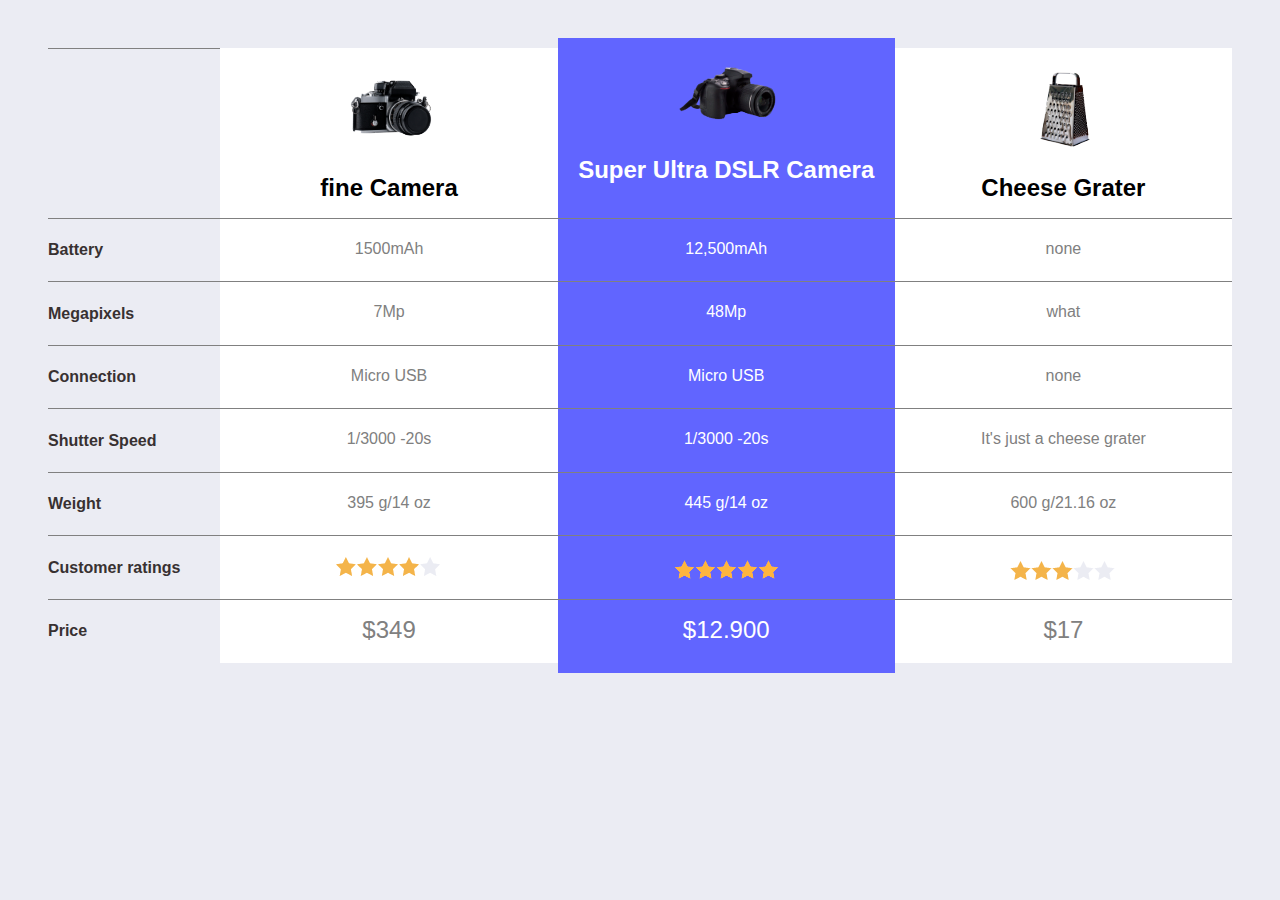
==== index.html @ 91c4101b "edit" ====
<!DOCTYPE html>
<html>

<head>
    <link rel="stylesheet" type="text/css" href="style.css">
</head>

<body>
    <section class="table">
        <section class="container">
<div class="white">  </div>
            <div class="item-1">
                <h4>Battery</h4> </div>
            <div class="item-2">
                <h4>Megapixels</h4> </div>
            <div class="item-3">
                <h4>Connection</h4></div>
            <div class="item-4">
                <h4>Shutter Speed</h4></div>
            <div class="item-5">
                <h4>Weight</h4></div>
            <div class="item-6">
                <h4>Customer ratings</h4></div>
            <div class="item-7">
                <h4>Price</h4></div>

            <div class="item-8 color-white"><img src="img/camera.png">
                <h2> fine Camera</h2></div>
            <div class="item-9 color-white">1500mAh </div>
            <div class="item-10 color-white">7Mp </div>
            <div class="item-11 color-white"> Micro USB</div>
            <div class="item-12 color-white"> 1/3000 -20s </div>
            <div class="item-13 color-white"> 395 g/14 oz </div>
            <div class="item-14 color-white"><img src="img/four_stars.png"> </div>
            <div class="item-15 color-white">$349 </div>

            <div class="item-16 color-blue"><img src="img/camera2.png">
                <h2>Super Ultra DSLR Camera</h2></div>
            <div class="item-17 color-blue">12,500mAh </div>
            <div class="item-18 color-blue">48Mp </div>
            <div class="item-19 color-blue"> Micro USB</div>
            <div class="item-20 color-blue"> 1/3000 -20s </div>
            <div class="item-21 color-blue"> 445 g/14 oz </div>
            <div class="item-22 color-blue"><img src="img/five_stars.png"> </div>
            <div class="item-23 color-blue">$12.900 </div>

            <div class="item-24 color-white"><img src="img/grater.png">
                <h2>  Cheese Grater</h2></div>
            <div class="item-25 color-white">none</div>
            <div class="item-26 color-white">what </div>
            <div class="item-27 color-white"> none</div>
            <div class="item-28 color-white"> It's just a cheese grater </div>
            <div class="item-29 color-white"> 600 g/21.16 oz</div>
            <div class="item-30 color-white"> <img src="img/three_stars.png">
            </div>
            <div class="item-31 color-white">$17 </div>

        </section>
    </section>
</body>

</html>
---- style.css ----
body {
    font-size: 16px;
    background-color: #ebecf3;
    font-family: Neothic, sans-serif;
    line-height: 20px;
}

.table {
    padding: 40px;
}

.container {
    display: grid;
    grid-template-columns: auto 1fr 1fr 1fr;
    grid-template-areas: 
    " .    item8 item16 item24" 
    "item1 item9 item17 item25" 
    "item2 item10 item18 item26" 
    "item3 item11 item19 item27" 
    "item4 item12 item20 item28" 
    "item5 item13 item21 item29" 
    "item6 item14 item22 item30" 
    "item7 item15 item23 item31";
}

.item-1 {
    grid-area: item1;
    padding-right: 40px;
}

.item-2 {
    grid-area: item2;
    padding-right: 40px;
}

.item-3 {
    grid-area: item3;
    padding-right: 40px;
}

.item-4 {
    grid-area: item4;
    padding-right: 40px;
}

.item-5 {
    grid-area: item5;
    padding-right: 40px;
}

.item-6 {
    grid-area: item6;
    padding-right: 40px;
}

.item-7 {
    grid-area: item7;
    padding-right: 40px;
}

.item-8 {
    grid-area: item8;
    color: black !important;
    border: none;
}

.item-9 {
    grid-area: item9;
}

.item-10 {
    grid-area: item10;
}

.item-11 {
    grid-area: item11;
}

.item-12 {
    grid-area: item12;
}

.item-13 {
    grid-area: item13;
}

.item-14 {
    grid-area: item14;
}

.item-15 {
    grid-area: item15;
    font-size: 1.5em;
}

.item-16 {
    grid-area: item16;
    margin-top: -10px;
    border: none;
}

.item-17 {
    grid-area: item17;
}

.item-18 {
    grid-area: item18;
}

.item-19 {
    grid-area: item19;
}

.item-20 {
    grid-area: item20;
}

.item-21 {
    grid-area: item21;
}

.item-22 {
    grid-area: item22;
}

.item-23 {
    grid-area: item23;
    margin-bottom: -10px;
    font-size: 1.5em;
}

.item-24 {
    grid-area: item24;
    color: black !important;
    border: none;
}

.item-25 {
    grid-area: item25;
}

.item-26 {
    grid-area: item26;
}

.item-27 {
    grid-area: item27;
}

.item-28 {
    grid-area: item28;
}

.item-29 {
    grid-area: item29;
}

.item-30 {
    grid-area: item30;
}

.item-31 {
    grid-area: item31;
    font-size: 1.5em;
}

.color-blue {
    background-color: #6165ff;
    text-align: center;
    color: white;
    padding-top: 20px;
}

.color-white {
    background-color: white;
    text-align: center;
    color: gray;
    padding-top: 20px;
}

div {
    border-top: 1px solid grey;
}

h4 {
    color: rgb(56, 49, 49);
} 

@media (max-width: 1200px){
    .container {
        grid-template-columns:  repeat(3, 1fr);
        grid-template-areas: 
        "item8 item16 item24" 
        "item1 item1 item1"
        "item9 item17 item25" 
        "item2 item2 item2 "
        "item10 item18 item26" 
        "item3 item3 item3"
        "item11 item19 item27" 
        "item4 item4 item4" 
        "item12 item20 item28" 
        "item5 item5 item5" 
        "item13 item21 item29" 
        "item6 item6 item6" 
        "item14 item22 item30" 
        "item7 item7 item7" 
        "item15 item23 item31";
    }
    .white { 
       display: block;
        grid-column: 2/3;
        grid-row: 1/16 ;
        background-color: white;
    }
    .color-white {
        background-color: #ebecf3;
        text-align: left;
    }
    div {
        border-top: none;
    }
    .item-1,
    .item-2,
    .item-3,
    .item-4,
    .item-5,
    .item-6,
    .item-7 {
        border-bottom: solid 1px gray;
    }
    .color-blue {
        background-color: white;
        color: gray;
    }

}
@media (max-width: 768px) {
    .white {
        display: none;
    }
    .color-blue {
        background-color: transparent;
    }
    .item-16 {
        color: black;
    }
    .table {
        text-align: center;
    }
    .item-15, .item-23 ,.item-31 {
        color: black;
    }
    .item-1,
    .item-2,
    .item-3,
    .item-4,
    .item-5,
    .item-6,
    .item-7 {
        border-bottom: solid 1px black;
    }
    div {
        text-align: center;
    }
    .color-blue, .color-white {
        text-align: center;
    }
}
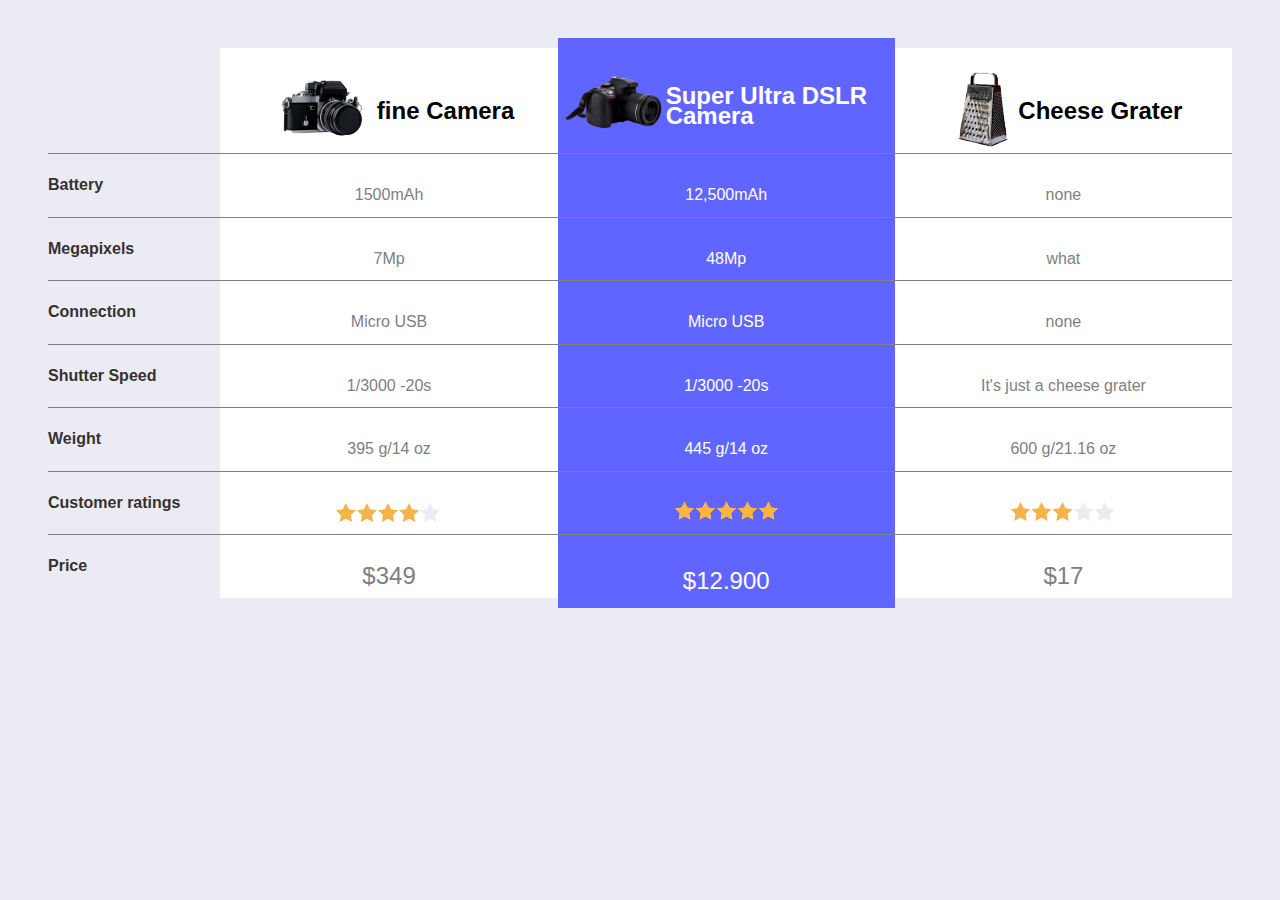
==== commit 32d810ff: "flexElement" ====
--- a/index.html
+++ b/index.html
@@ -9,19 +9,19 @@
     <section class="table">
         <section class="container">
 <div class="white">  </div>
-            <div class="item-1">
+            <div class="item-1 categorii">
                 <h4>Battery</h4> </div>
-            <div class="item-2">
+            <div class="item-2 categorii">
                 <h4>Megapixels</h4> </div>
-            <div class="item-3">
+            <div class="item-3 categorii">
                 <h4>Connection</h4></div>
-            <div class="item-4">
+            <div class="item-4 categorii">
                 <h4>Shutter Speed</h4></div>
-            <div class="item-5">
+            <div class="item-5 categorii">
                 <h4>Weight</h4></div>
-            <div class="item-6">
+            <div class="item-6 categorii">
                 <h4>Customer ratings</h4></div>
-            <div class="item-7">
+            <div class="item-7 categorii">
                 <h4>Price</h4></div>
 
             <div class="item-8 color-white"><img src="img/camera.png">
--- a/style.css
+++ b/style.css
@@ -22,7 +22,15 @@
     "item6 item14 item22 item30" 
     "item7 item15 item23 item31";
 }
-
+.color-blue, .color-white {
+    display: flex;
+    align-items: center;
+    justify-content: center;
+}
+
+.white {
+    border: none;
+}
 .item-1 {
     grid-area: item1;
     padding-right: 40px;
@@ -166,14 +174,14 @@
 
 .color-blue {
     background-color: #6165ff;
-    text-align: center;
+    
     color: white;
     padding-top: 20px;
 }
 
 .color-white {
     background-color: white;
-    text-align: center;
+    
     color: gray;
     padding-top: 20px;
 }
@@ -206,6 +214,7 @@
         "item7 item7 item7" 
         "item15 item23 item31";
     }
+    
     .white { 
        display: block;
         grid-column: 2/3;
@@ -214,7 +223,7 @@
     }
     .color-white {
         background-color: #ebecf3;
-        text-align: left;
+        
     }
     div {
         border-top: none;
@@ -232,6 +241,14 @@
         background-color: white;
         color: gray;
     }
+    
+   
+    
+    .color-blue, .color-white {
+        display: flex;
+        align-items: baseline;
+        justify-content: flex-start;
+    }
 
 }
 @media (max-width: 768px) {
@@ -244,9 +261,8 @@
     .item-16 {
         color: black;
     }
-    .table {
-        text-align: center;
-    }
+    
+    
     .item-15, .item-23 ,.item-31 {
         color: black;
     }
@@ -259,10 +275,10 @@
     .item-7 {
         border-bottom: solid 1px black;
     }
-    div {
-        text-align: center;
-    }
-    .color-blue, .color-white {
-        text-align: center;
-    }
-}+    .color-blue, .color-white, .categorii {
+        display: flex;
+        align-items: stretch;
+        justify-content: center;
+    }
+    
+    }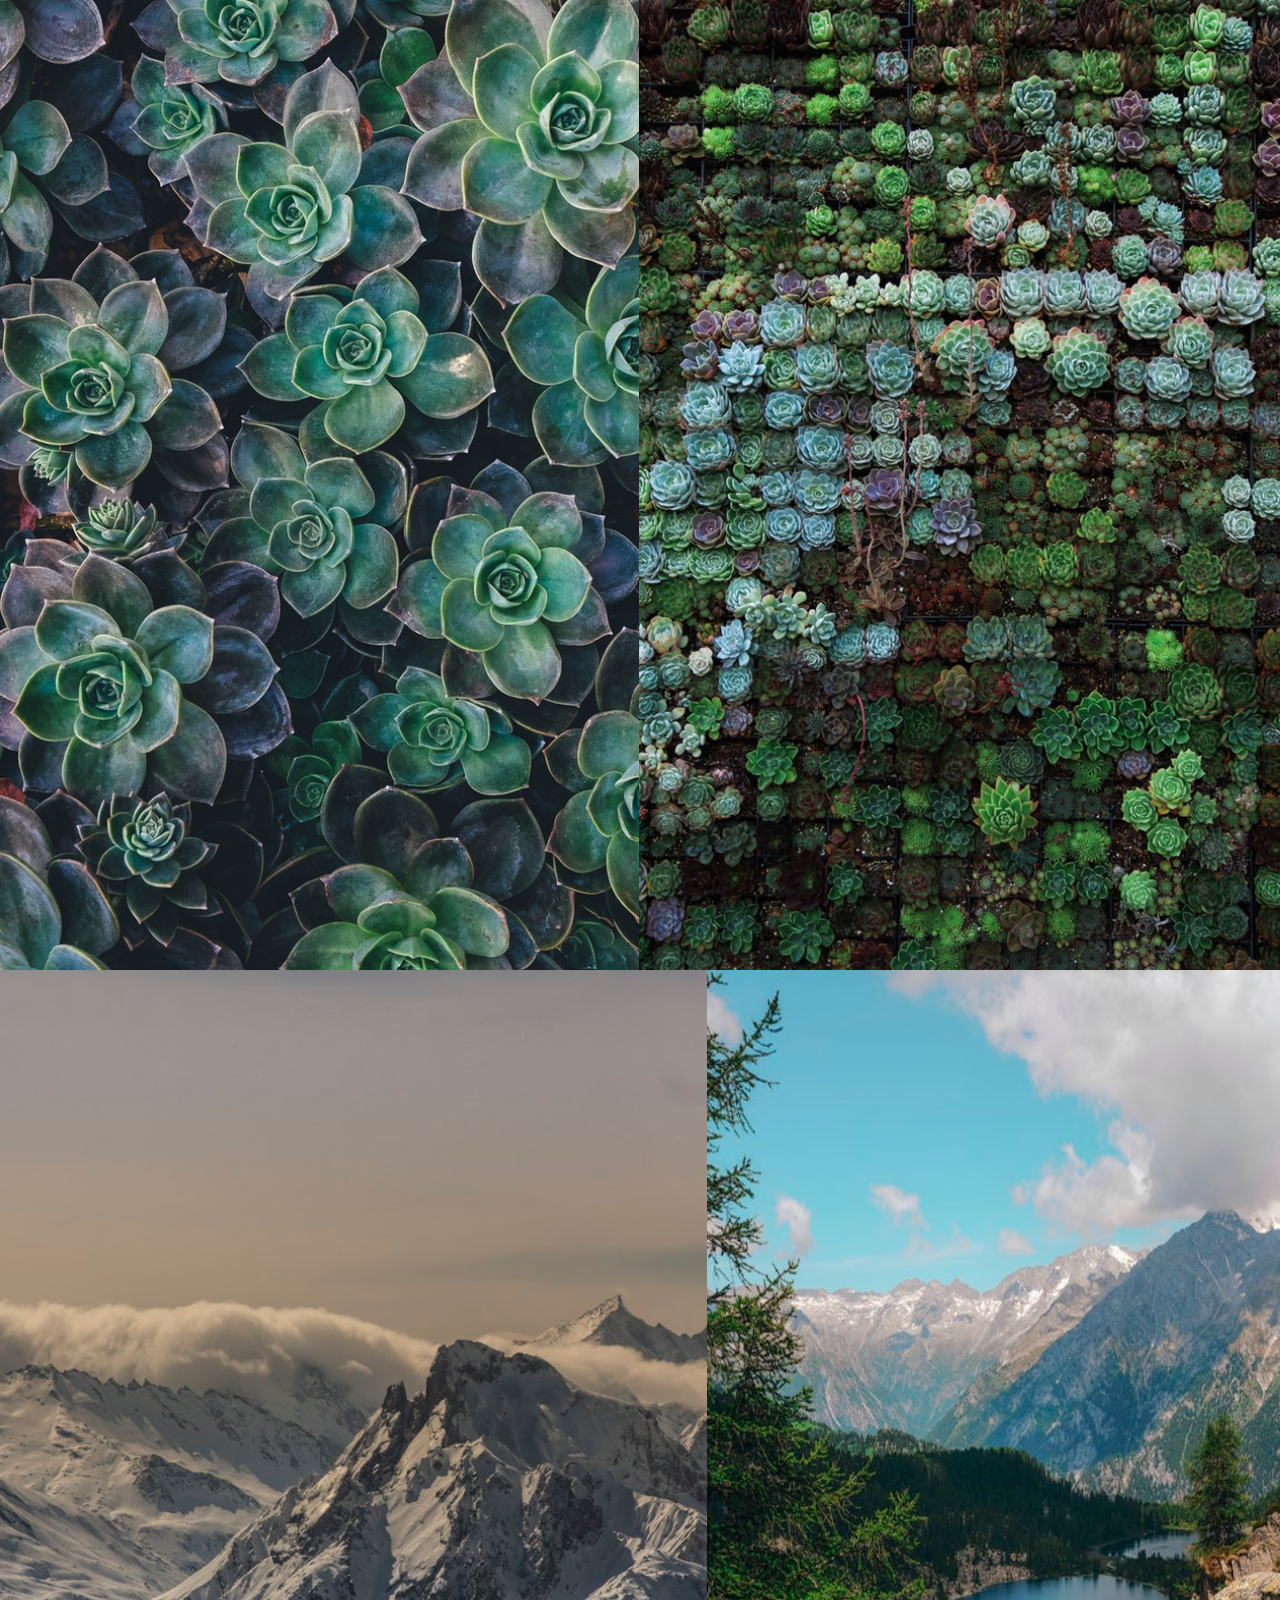
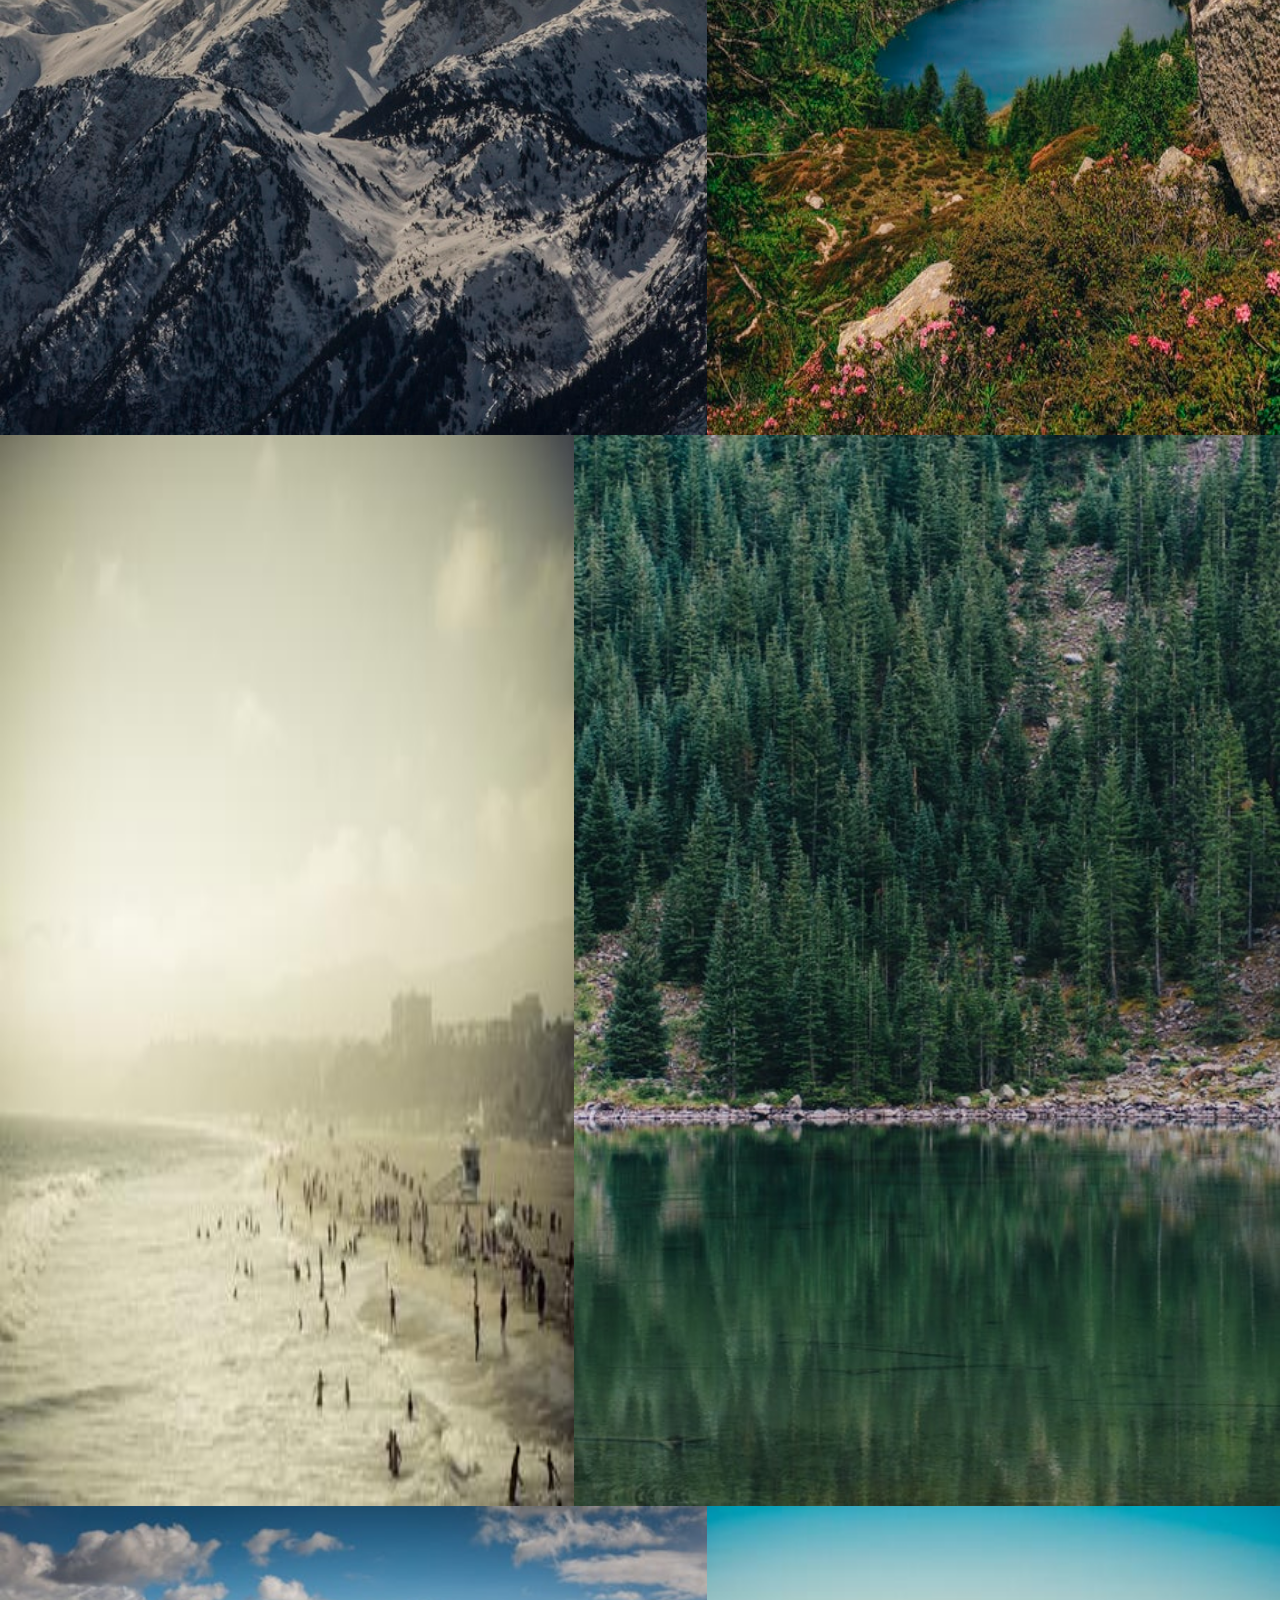
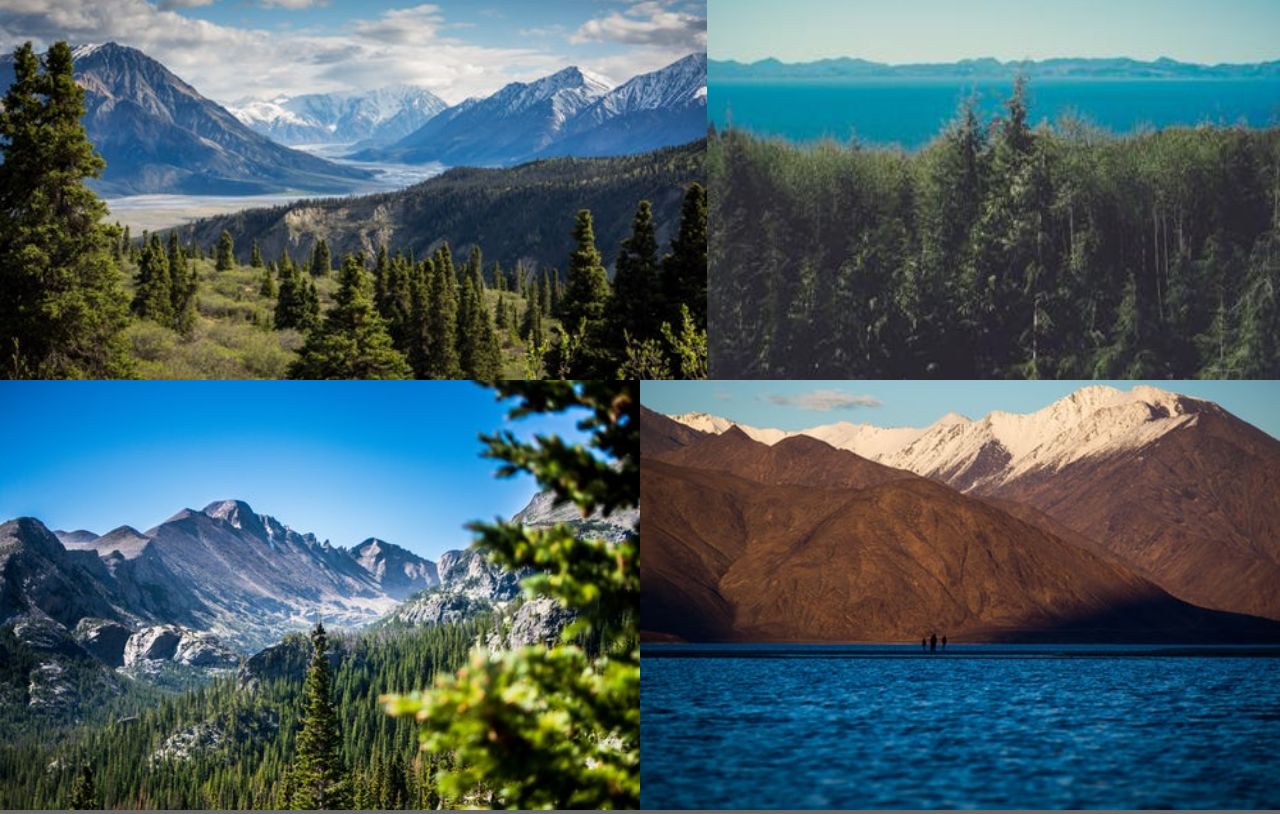
==== commit 9b5f7029: "hometakes" ====
--- a/index.html
+++ b/index.html
@@ -1,62 +1,25 @@
 <!DOCTYPE html>
 <html>
-
 <head>
+    <meta charset='utf-8'>
+    <title>Page Title</title>
     <link rel="stylesheet" type="text/css" href="style.css">
 </head>
+<body>
+    <div > 
+        <ul class="container">
+        <li><img src="annie.jpg" ></li>
+        <li>    <img src="edgar.jpg"></li>
+        <li>     <img src="filip.jpg"></li>
+        <li>      <img src="gottardi.jpg"></li>
+        <li>      <img src="tina.jpg"></li>
+        <li>    <img src="lucas.jpg"></li>
+        <li>     <img src="nature.jpg"></li>
+        <li>      <img src="paul.jpg"></li>
+        <li>      <img src="peter.jpg"></li>
+        <li>     <img src="sayan.jpg"></li>
+        </ul>
+    </div>
 
-<body>
-    <section class="table">
-        <section class="container">
-<div class="white">  </div>
-            <div class="item-1 categorii">
-                <h4>Battery</h4> </div>
-            <div class="item-2 categorii">
-                <h4>Megapixels</h4> </div>
-            <div class="item-3 categorii">
-                <h4>Connection</h4></div>
-            <div class="item-4 categorii">
-                <h4>Shutter Speed</h4></div>
-            <div class="item-5 categorii">
-                <h4>Weight</h4></div>
-            <div class="item-6 categorii">
-                <h4>Customer ratings</h4></div>
-            <div class="item-7 categorii">
-                <h4>Price</h4></div>
-
-            <div class="item-8 color-white"><img src="img/camera.png">
-                <h2> fine Camera</h2></div>
-            <div class="item-9 color-white">1500mAh </div>
-            <div class="item-10 color-white">7Mp </div>
-            <div class="item-11 color-white"> Micro USB</div>
-            <div class="item-12 color-white"> 1/3000 -20s </div>
-            <div class="item-13 color-white"> 395 g/14 oz </div>
-            <div class="item-14 color-white"><img src="img/four_stars.png"> </div>
-            <div class="item-15 color-white">$349 </div>
-
-            <div class="item-16 color-blue"><img src="img/camera2.png">
-                <h2>Super Ultra DSLR Camera</h2></div>
-            <div class="item-17 color-blue">12,500mAh </div>
-            <div class="item-18 color-blue">48Mp </div>
-            <div class="item-19 color-blue"> Micro USB</div>
-            <div class="item-20 color-blue"> 1/3000 -20s </div>
-            <div class="item-21 color-blue"> 445 g/14 oz </div>
-            <div class="item-22 color-blue"><img src="img/five_stars.png"> </div>
-            <div class="item-23 color-blue">$12.900 </div>
-
-            <div class="item-24 color-white"><img src="img/grater.png">
-                <h2>  Cheese Grater</h2></div>
-            <div class="item-25 color-white">none</div>
-            <div class="item-26 color-white">what </div>
-            <div class="item-27 color-white"> none</div>
-            <div class="item-28 color-white"> It's just a cheese grater </div>
-            <div class="item-29 color-white"> 600 g/21.16 oz</div>
-            <div class="item-30 color-white"> <img src="img/three_stars.png">
-            </div>
-            <div class="item-31 color-white">$17 </div>
-
-        </section>
-    </section>
 </body>
-
 </html>--- a/style.css
+++ b/style.css
@@ -1,284 +1,24 @@
-body {
-    font-size: 16px;
-    background-color: #ebecf3;
-    font-family: Neothic, sans-serif;
-    line-height: 20px;
-}
-
-.table {
-    padding: 40px;
-}
-
 .container {
-    display: grid;
-    grid-template-columns: auto 1fr 1fr 1fr;
-    grid-template-areas: 
-    " .    item8 item16 item24" 
-    "item1 item9 item17 item25" 
-    "item2 item10 item18 item26" 
-    "item3 item11 item19 item27" 
-    "item4 item12 item20 item28" 
-    "item5 item13 item21 item29" 
-    "item6 item14 item22 item30" 
-    "item7 item15 item23 item31";
-}
-.color-blue, .color-white {
     display: flex;
-    align-items: center;
-    justify-content: center;
-}
-
-.white {
-    border: none;
-}
-.item-1 {
-    grid-area: item1;
-    padding-right: 40px;
-}
-
-.item-2 {
-    grid-area: item2;
-    padding-right: 40px;
-}
-
-.item-3 {
-    grid-area: item3;
-    padding-right: 40px;
-}
-
-.item-4 {
-    grid-area: item4;
-    padding-right: 40px;
-}
-
-.item-5 {
-    grid-area: item5;
-    padding-right: 40px;
-}
-
-.item-6 {
-    grid-area: item6;
-    padding-right: 40px;
-}
-
-.item-7 {
-    grid-area: item7;
-    padding-right: 40px;
-}
-
-.item-8 {
-    grid-area: item8;
-    color: black !important;
-    border: none;
-}
-
-.item-9 {
-    grid-area: item9;
-}
-
-.item-10 {
-    grid-area: item10;
-}
-
-.item-11 {
-    grid-area: item11;
-}
-
-.item-12 {
-    grid-area: item12;
-}
-
-.item-13 {
-    grid-area: item13;
-}
-
-.item-14 {
-    grid-area: item14;
-}
-
-.item-15 {
-    grid-area: item15;
-    font-size: 1.5em;
-}
-
-.item-16 {
-    grid-area: item16;
-    margin-top: -10px;
-    border: none;
-}
-
-.item-17 {
-    grid-area: item17;
-}
-
-.item-18 {
-    grid-area: item18;
-}
-
-.item-19 {
-    grid-area: item19;
-}
-
-.item-20 {
-    grid-area: item20;
-}
-
-.item-21 {
-    grid-area: item21;
-}
-
-.item-22 {
-    grid-area: item22;
-}
-
-.item-23 {
-    grid-area: item23;
-    margin-bottom: -10px;
-    font-size: 1.5em;
-}
-
-.item-24 {
-    grid-area: item24;
-    color: black !important;
-    border: none;
-}
-
-.item-25 {
-    grid-area: item25;
-}
-
-.item-26 {
-    grid-area: item26;
-}
-
-.item-27 {
-    grid-area: item27;
-}
-
-.item-28 {
-    grid-area: item28;
-}
-
-.item-29 {
-    grid-area: item29;
-}
-
-.item-30 {
-    grid-area: item30;
-}
-
-.item-31 {
-    grid-area: item31;
-    font-size: 1.5em;
-}
-
-.color-blue {
-    background-color: #6165ff;
-    
-    color: white;
-    padding-top: 20px;
-}
-
-.color-white {
-    background-color: white;
-    
-    color: gray;
-    padding-top: 20px;
-}
-
-div {
-    border-top: 1px solid grey;
-}
-
-h4 {
-    color: rgb(56, 49, 49);
-} 
-
-@media (max-width: 1200px){
-    .container {
-        grid-template-columns:  repeat(3, 1fr);
-        grid-template-areas: 
-        "item8 item16 item24" 
-        "item1 item1 item1"
-        "item9 item17 item25" 
-        "item2 item2 item2 "
-        "item10 item18 item26" 
-        "item3 item3 item3"
-        "item11 item19 item27" 
-        "item4 item4 item4" 
-        "item12 item20 item28" 
-        "item5 item5 item5" 
-        "item13 item21 item29" 
-        "item6 item6 item6" 
-        "item14 item22 item30" 
-        "item7 item7 item7" 
-        "item15 item23 item31";
-    }
-    
-    .white { 
-       display: block;
-        grid-column: 2/3;
-        grid-row: 1/16 ;
-        background-color: white;
-    }
-    .color-white {
-        background-color: #ebecf3;
-        
-    }
-    div {
-        border-top: none;
-    }
-    .item-1,
-    .item-2,
-    .item-3,
-    .item-4,
-    .item-5,
-    .item-6,
-    .item-7 {
-        border-bottom: solid 1px gray;
-    }
-    .color-blue {
-        background-color: white;
-        color: gray;
-    }
-    
-   
-    
-    .color-blue, .color-white {
-        display: flex;
-        align-items: baseline;
-        justify-content: flex-start;
-    }
+    flex-wrap: wrap;
 
 }
-@media (max-width: 768px) {
-    .white {
-        display: none;
-    }
-    .color-blue {
-        background-color: transparent;
-    }
-    .item-16 {
-        color: black;
-    }
-    
-    
-    .item-15, .item-23 ,.item-31 {
-        color: black;
-    }
-    .item-1,
-    .item-2,
-    .item-3,
-    .item-4,
-    .item-5,
-    .item-6,
-    .item-7 {
-        border-bottom: solid 1px black;
-    }
-    .color-blue, .color-white, .categorii {
-        display: flex;
-        align-items: stretch;
-        justify-content: center;
-    }
-    
-    }+img {
+    width: 100%;
+    height: 100%;
+    min-width: 0%;
+}
+ul li {
+    list-style-type: none;
+    width:auto;
+    flex-grow: 1;
+
+   
+}
+* {
+    padding: 0px;
+    margin: 0px;
+}
+body {
+    background-color: dimgray;
+}
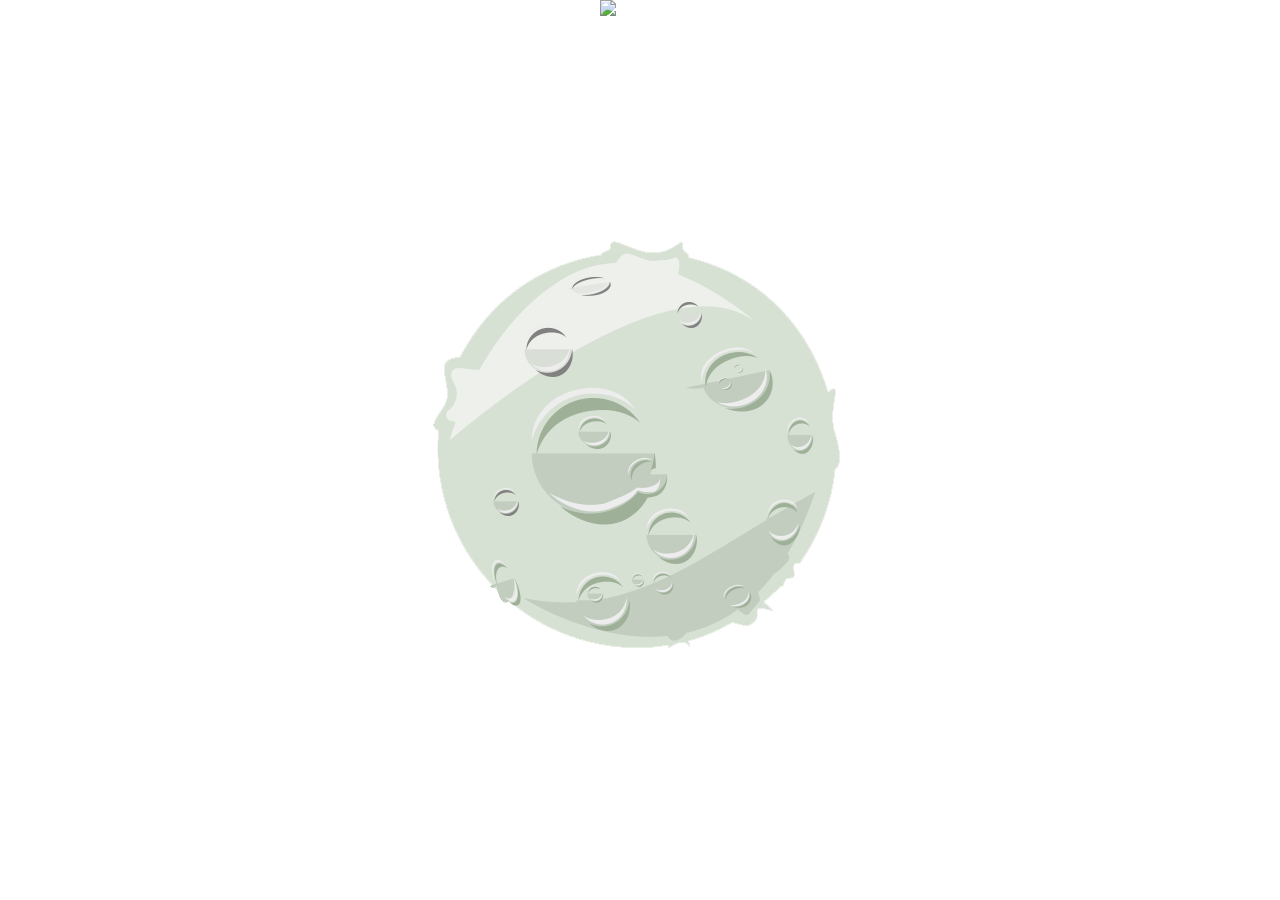
==== commit 1ab33d3d: "add_files" ====
--- a/index.html
+++ b/index.html
@@ -1,25 +1,26 @@
 <!DOCTYPE html>
 <html>
 <head>
-    <meta charset='utf-8'>
-    <title>Page Title</title>
-    <link rel="stylesheet" type="text/css" href="style.css">
+	<title></title>
+	<link rel="stylesheet" type="text/css" href="style.css">
 </head>
 <body>
-    <div > 
-        <ul class="container">
-        <li><img src="annie.jpg" ></li>
-        <li>    <img src="edgar.jpg"></li>
-        <li>     <img src="filip.jpg"></li>
-        <li>      <img src="gottardi.jpg"></li>
-        <li>      <img src="tina.jpg"></li>
-        <li>    <img src="lucas.jpg"></li>
-        <li>     <img src="nature.jpg"></li>
-        <li>      <img src="paul.jpg"></li>
-        <li>      <img src="peter.jpg"></li>
-        <li>     <img src="sayan.jpg"></li>
-        </ul>
-    </div>
+	<div class="luna">
+		<img src="luna.png">
+	    
+	    <div class="nlo">
+		    
+		    <img src="https://i.imgur.com/7ovKJVk.png" class="one">
+		    <img src="https://i.imgur.com/7ovKJVk.png)" class="two">
+		    <img src="https://i.imgur.com/7ovKJVk.png)" class="three">
+		    <img src="https://i.imgur.com/7ovKJVk.png)" class="four">
+		    <img src="https://i.imgur.com/7ovKJVk.png)" class="five">
+		    <img src="https://i.imgur.com/7ovKJVk.png)" class="six">
+		    <img src="https://i.imgur.com/7ovKJVk.png)" class="seven"> 
+		    <img src="https://i.imgur.com/7ovKJVk.png)" class="eight">
+</div>
+
+</div>
 
 </body>
 </html>--- a/style.css
+++ b/style.css
@@ -1,24 +1,69 @@
-.container {
-    display: flex;
-    flex-wrap: wrap;
+body { 
+	background-image: url(https://i.imgur.com/rsvgdbm.png);
+	background-repeat: repeat;
+}
+
+.luna > img {
+	bottom: 0;
+	left: 0;
+	right: 0;
+	top: 0;
+	position: absolute;
+	margin: auto;
+}
+
+.nlo img { bottom: 0;
+	left: 0;
+	right: 0;
+	top: 0;
+	position: absolute;
+	margin: auto;
+	width: 80px;
+}
+
+.one:hover {
+	transition: translate(50px, -500px;)
+}
+
+.luna:hover .one{
+transition-delay:  0.1s;
+transition-duration: 4s;
+right: 750px;
+top: -750px;
+}
+
+.luna:hover .two{transition-duration: 4s;
+transition-delay:  0.15s;
+
+top: -750px;
+}
+
+.luna:hover .three{transition-duration: 4s;
+transition-delay:  0.2s;
+top: -750px;
+left: 750px;
+}
+.luna:hover .four{transition-duration: 4s;
+transition-delay: 0.25s;
+left: 750px;
 
 }
-img {
-    width: 100%;
-    height: 100%;
-    min-width: 0%;
+.luna:hover .five{transition-duration: 4s;
+transition-delay: 0.3s;
+top: 750px;
+left: 750px;
 }
-ul li {
-    list-style-type: none;
-    width:auto;
-    flex-grow: 1;
+.luna:hover .six{transition-duration: 4s;
+transition-delay: 0.35s;
+top:750px;
+}
+.luna:hover .seven{transition-duration: 4s;
+transition-delay: 0.4s;
+top: 750px;
+right:  750px;
+}
+.luna:hover .eight{transition-duration: 4s;
+transition-delay: 0.45s;
+right:  750px;
+}
 
-   
-}
-* {
-    padding: 0px;
-    margin: 0px;
-}
-body {
-    background-color: dimgray;
-}
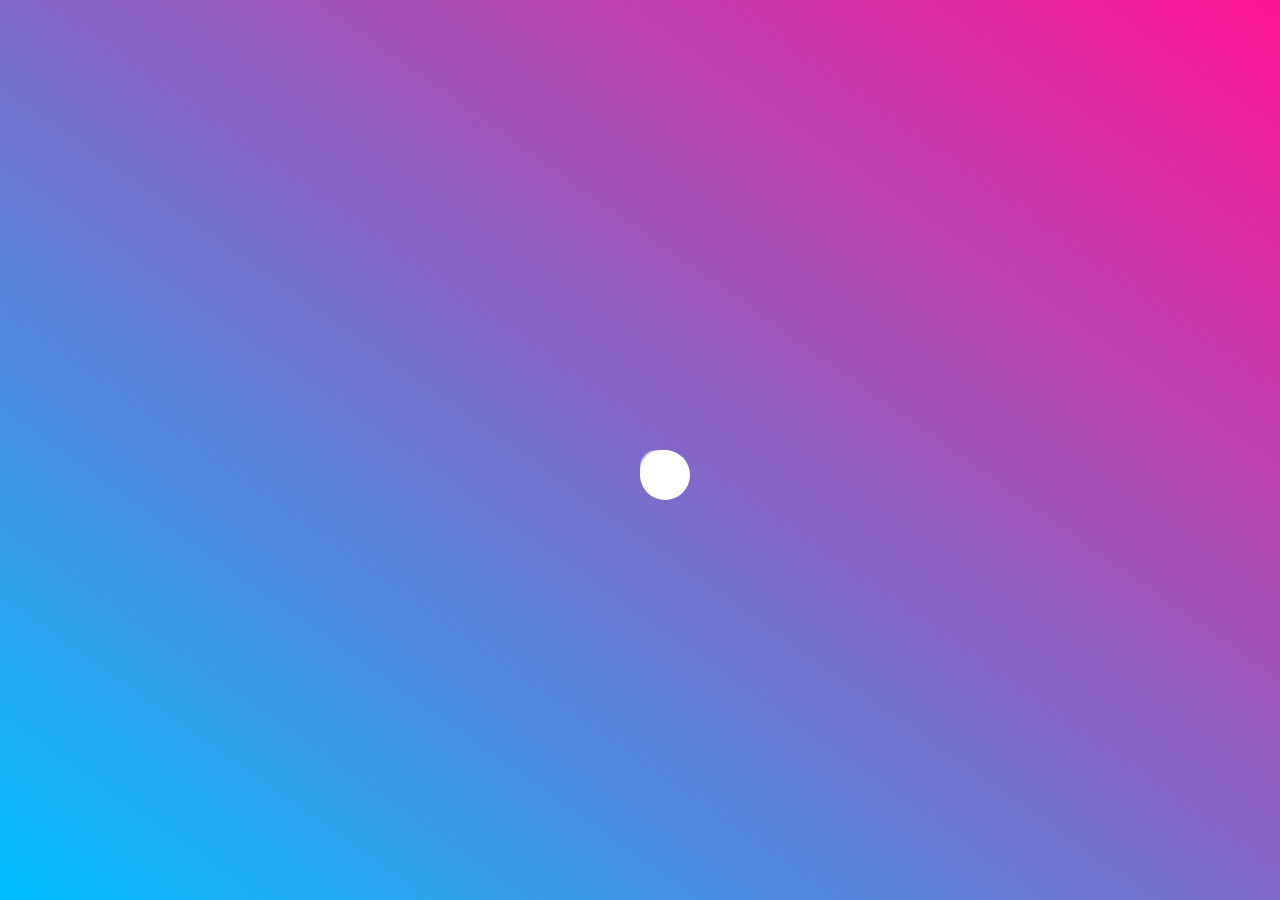
==== commit 72bb2e60: "animation" ====
--- a/index.html
+++ b/index.html
@@ -1,26 +1,19 @@
 <!DOCTYPE html>
-<html>
+<html lang="en">
+
 <head>
-	<title></title>
-	<link rel="stylesheet" type="text/css" href="style.css">
+    <meta charset="UTF-8">
+    <title>Page Title</title>
+    <link rel="stylesheet" href="style.css">
 </head>
+
 <body>
-	<div class="luna">
-		<img src="luna.png">
-	    
-	    <div class="nlo">
-		    
-		    <img src="https://i.imgur.com/7ovKJVk.png" class="one">
-		    <img src="https://i.imgur.com/7ovKJVk.png)" class="two">
-		    <img src="https://i.imgur.com/7ovKJVk.png)" class="three">
-		    <img src="https://i.imgur.com/7ovKJVk.png)" class="four">
-		    <img src="https://i.imgur.com/7ovKJVk.png)" class="five">
-		    <img src="https://i.imgur.com/7ovKJVk.png)" class="six">
-		    <img src="https://i.imgur.com/7ovKJVk.png)" class="seven"> 
-		    <img src="https://i.imgur.com/7ovKJVk.png)" class="eight">
-</div>
-
-</div>
-
-</body>
-</html>+ <div class="container">
+        <div class="circle">
+            <div class=" circle1"></div>
+            <div class=" circle2"></div>
+            <div class=" circle3"></div>
+            <div class=" circle4"></div>
+            <div class=" circle5"></div>
+        </div>
+    </div>--- a/style.css
+++ b/style.css
@@ -1,69 +1,236 @@
-body { 
-	background-image: url(https://i.imgur.com/rsvgdbm.png);
-	background-repeat: repeat;
-}
-
-.luna > img {
-	bottom: 0;
-	left: 0;
-	right: 0;
-	top: 0;
-	position: absolute;
-	margin: auto;
-}
-
-.nlo img { bottom: 0;
-	left: 0;
-	right: 0;
-	top: 0;
-	position: absolute;
-	margin: auto;
-	width: 80px;
-}
-
-.one:hover {
-	transition: translate(50px, -500px;)
-}
-
-.luna:hover .one{
-transition-delay:  0.1s;
-transition-duration: 4s;
-right: 750px;
-top: -750px;
-}
-
-.luna:hover .two{transition-duration: 4s;
-transition-delay:  0.15s;
-
-top: -750px;
-}
-
-.luna:hover .three{transition-duration: 4s;
-transition-delay:  0.2s;
-top: -750px;
-left: 750px;
-}
-.luna:hover .four{transition-duration: 4s;
-transition-delay: 0.25s;
-left: 750px;
-
-}
-.luna:hover .five{transition-duration: 4s;
-transition-delay: 0.3s;
-top: 750px;
-left: 750px;
-}
-.luna:hover .six{transition-duration: 4s;
-transition-delay: 0.35s;
-top:750px;
-}
-.luna:hover .seven{transition-duration: 4s;
-transition-delay: 0.4s;
-top: 750px;
-right:  750px;
-}
-.luna:hover .eight{transition-duration: 4s;
-transition-delay: 0.45s;
-right:  750px;
-}
-
+.container {
+    background-image: linear-gradient(to bottom left, deeppink, deepskyblue);
+    background-repeat: no-repeat;
+    width: 100vw;
+    height: 100vh;
+   
+}
+* {
+     margin: 0;
+}
+
+.circle {
+    position: absolute;
+    top: 50%;
+    left: 50%;
+}
+
+.circle>* { 
+    background-color: white;
+    border-radius: 50%;
+    position: absolute;
+    animation: move 2s infinite linear;
+}
+
+.circle1 {
+    width: 50px;
+    height: 50px;
+    opacity: 1;
+    animation-delay: 0.1s;
+    
+
+}
+
+.circle2 {
+    width: 45px;
+    height: 45px;
+    opacity: 0.8;
+    animation-delay: 0.2s;
+
+}
+
+.circle3 {
+    width: 40px;
+    height: 40px;
+    opacity: 0.6;
+    animation-delay: 0.3s;
+
+}
+
+.circle4 {
+    width: 35px;
+    height: 35px;
+    opacity: 0.4;
+    animation-delay: 0.4s;
+
+}
+
+.circle5 {
+    width: 30px;
+    height: 30px;
+    opacity: 0.2;
+    animation-delay: 0.5s;
+
+}
+
+@keyframes move {
+    0% {
+        transform: translate(0, 0)
+    }
+
+    2% {
+        transform: translate(20px, 10px)
+    }
+
+    4% {
+        transform: translate(40px, 20px)
+    }
+
+    6% {
+        transform: translate(60px, 30px)
+    }
+
+    8% {
+        transform: translate(80px, 40px)
+    }
+
+    10% {
+        transform: translate(100px, 50px)
+    }
+
+    12% {
+        transform: translate(120px, 40px)
+    }
+
+    14% {
+        transform: translate(140px, 20px)
+    }
+
+    18% {
+        transform: translate(160px, 20px)
+    }
+
+    22% {
+        transform: translate(180px, 10px)
+    }
+
+    24% {
+        transform: translate(180px, 0px)
+    }
+    25% {
+        transform: translate(180px, -10px)
+    }
+
+    26% {
+        transform: translate(180px, -20px)
+    }
+
+    28% {
+        transform: translate(160px, -20px)
+    }
+
+    32% {
+        transform: translate(140px, -30px)
+    }
+
+    35% {
+        transform: translate(120px, -40px)
+    }
+
+    38% {
+        transform: translate(100px, -50px)
+    }
+
+    42% {
+        transform: translate(80px, -40px)
+    }
+
+    44% {
+        transform: translate(60px, -20px)
+    }
+
+    46% {
+        transform: translate(40px, -10px)
+    }
+
+    48% {
+        transform: translate(20px, -0px)
+    }
+
+    50% {
+        transform: translate(0, 0)
+    }
+
+
+    54% {
+        transform: translate(-20px, 0px)
+    }
+
+    56% {
+        transform: translate(-40px, 10px)
+    }
+
+    58% {
+        transform: translate(-60px, 20px)
+    }
+
+    60% {
+        transform: translate(-80px, 40px)
+    }
+
+    63% {
+        transform: translate(-100px, 50px)
+    }
+
+    66% {
+        transform: translate(-120px, 40px)
+    }
+
+    68% {
+        transform: translate(-140px, 30px)
+    }
+
+    72% {
+        transform: translate(-160px, 20px)
+    }
+
+    74% {
+        transform: translate(-180px, 20px)
+    }
+
+    76% {
+        transform: translate(-180px, 0px)
+    }
+
+    78% {
+        transform: translate(-180px, -20px)
+    }
+
+    80% {
+        transform: translate(-160px, -20px)
+    }
+
+    82% {
+        transform: translate(-140px, -30px)
+    }
+
+    85% {
+        transform: translate(-120px, -40px)
+    }
+
+    90% {
+        transform: translate(-100px, -50px)
+    }
+
+    92% {
+        transform: translate(-80px, -40px)
+    }
+
+    94% {
+        transform: translate(-40px, -30px)
+    }
+
+    96% {
+        transform: translate(-20px, -20px)
+    }
+
+    98% {
+        transform: translate(-0px, -10px)
+    }
+
+    100% {
+        transform: translate(0, 0)
+    }
+
+
+}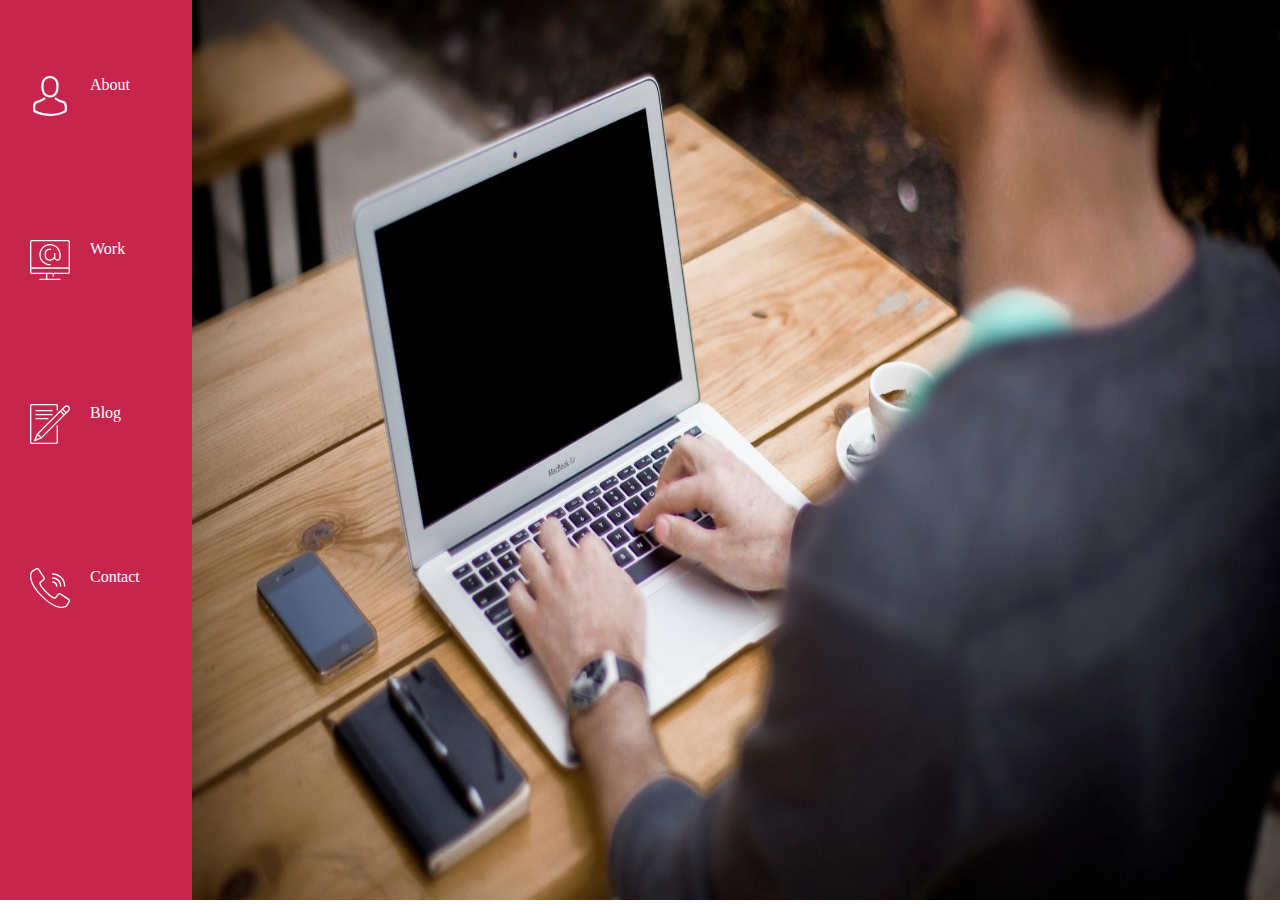
==== commit 1bed45ff: "add_files" ====
--- a/index.html
+++ b/index.html
@@ -1,19 +1,256 @@
 <!DOCTYPE html>
 <html lang="en">
-
 <head>
-    <meta charset="UTF-8">
-    <title>Page Title</title>
-    <link rel="stylesheet" href="style.css">
+	<meta charset="UTF-8">
+	<link rel="stylesheet" type="text/css" href="style.css">
+	<title>Navbar</title>
 </head>
-
 <body>
- <div class="container">
-        <div class="circle">
-            <div class=" circle1"></div>
-            <div class=" circle2"></div>
-            <div class=" circle3"></div>
-            <div class=" circle4"></div>
-            <div class=" circle5"></div>
-        </div>
-    </div>+<header class="navbar-menu">
+	<nav>
+		<ul>
+			<li><a href="#">
+				<?xml version="1.0" encoding="iso-8859-1"?>
+				<!-- Generator: Adobe Illustrator 19.1.0, SVG Export Plug-In . SVG Version: 6.00 Build 0)  -->
+				<svg version="1.1" id="Capa_1" xmlns="http://www.w3.org/2000/svg" xmlns:xlink="http://www.w3.org/1999/xlink" x="0px" y="0px"
+					 viewBox="0 0 482.9 482.9" style="enable-background:new 0 0 482.9 482.9;" xml:space="preserve">
+<g>
+	<g>
+		<path d="M239.7,260.2c0.5,0,1,0,1.6,0c0.2,0,0.4,0,0.6,0c0.3,0,0.7,0,1,0c29.3-0.5,53-10.8,70.5-30.5
+			c38.5-43.4,32.1-117.8,31.4-124.9c-2.5-53.3-27.7-78.8-48.5-90.7C280.8,5.2,262.7,0.4,242.5,0h-0.7c-0.1,0-0.3,0-0.4,0h-0.6
+			c-11.1,0-32.9,1.8-53.8,13.7c-21,11.9-46.6,37.4-49.1,91.1c-0.7,7.1-7.1,81.5,31.4,124.9C186.7,249.4,210.4,259.7,239.7,260.2z
+			 M164.6,107.3c0-0.3,0.1-0.6,0.1-0.8c3.3-71.7,54.2-79.4,76-79.4h0.4c0.2,0,0.5,0,0.8,0c27,0.6,72.9,11.6,76,79.4
+			c0,0.3,0,0.6,0.1,0.8c0.1,0.7,7.1,68.7-24.7,104.5c-12.6,14.2-29.4,21.2-51.5,21.4c-0.2,0-0.3,0-0.5,0l0,0c-0.2,0-0.3,0-0.5,0
+			c-22-0.2-38.9-7.2-51.4-21.4C157.7,176.2,164.5,107.9,164.6,107.3z"/>
+		<path d="M446.8,383.6c0-0.1,0-0.2,0-0.3c0-0.8-0.1-1.6-0.1-2.5c-0.6-19.8-1.9-66.1-45.3-80.9c-0.3-0.1-0.7-0.2-1-0.3
+			c-45.1-11.5-82.6-37.5-83-37.8c-6.1-4.3-14.5-2.8-18.8,3.3c-4.3,6.1-2.8,14.5,3.3,18.8c1.7,1.2,41.5,28.9,91.3,41.7
+			c23.3,8.3,25.9,33.2,26.6,56c0,0.9,0,1.7,0.1,2.5c0.1,9-0.5,22.9-2.1,30.9c-16.2,9.2-79.7,41-176.3,41
+			c-96.2,0-160.1-31.9-176.4-41.1c-1.6-8-2.3-21.9-2.1-30.9c0-0.8,0.1-1.6,0.1-2.5c0.7-22.8,3.3-47.7,26.6-56
+			c49.8-12.8,89.6-40.6,91.3-41.7c6.1-4.3,7.6-12.7,3.3-18.8c-4.3-6.1-12.7-7.6-18.8-3.3c-0.4,0.3-37.7,26.3-83,37.8
+			c-0.4,0.1-0.7,0.2-1,0.3c-43.4,14.9-44.7,61.2-45.3,80.9c0,0.9,0,1.7-0.1,2.5c0,0.1,0,0.2,0,0.3c-0.1,5.2-0.2,31.9,5.1,45.3
+			c1,2.6,2.8,4.8,5.2,6.3c3,2,74.9,47.8,195.2,47.8s192.2-45.9,195.2-47.8c2.3-1.5,4.2-3.7,5.2-6.3
+			C447,415.5,446.9,388.8,446.8,383.6z"/>
+	</g>
+</g>
+					<g>
+</g>
+					<g>
+</g>
+					<g>
+</g>
+					<g>
+</g>
+					<g>
+</g>
+					<g>
+</g>
+					<g>
+</g>
+					<g>
+</g>
+					<g>
+</g>
+					<g>
+</g>
+					<g>
+</g>
+					<g>
+</g>
+					<g>
+</g>
+					<g>
+</g>
+					<g>
+</g>
+				</svg><span>About</span></a></li>
+			<li><a href="#">
+				<?xml version="1.0" encoding="iso-8859-1"?>
+				<!-- Generator: Adobe Illustrator 19.0.0, SVG Export Plug-In . SVG Version: 6.00 Build 0)  -->
+				<svg version="1.1" id="Capa_1" xmlns="http://www.w3.org/2000/svg" xmlns:xlink="http://www.w3.org/1999/xlink" x="0px" y="0px"
+					 viewBox="0 0 512 512" style="enable-background:new 0 0 512 512;" xml:space="preserve">
+<g>
+	<g>
+		<g>
+			<path d="M486.4,0H25.6C11.461,0,0,11.461,0,25.6v384c0,14.138,11.461,25.6,25.6,25.6h179.2v59.733H128
+				c-4.713,0-8.533,3.82-8.533,8.533S123.287,512,128,512h256c4.713,0,8.533-3.82,8.533-8.533s-3.82-8.533-8.533-8.533H221.867
+				V435.2h68.267v25.6c0,4.713,3.82,8.533,8.533,8.533s8.533-3.82,8.533-8.533v-25.6h179.2c14.138,0,25.6-11.461,25.6-25.6v-384
+				C512,11.461,500.539,0,486.4,0z M494.933,409.6c0,4.713-3.82,8.533-8.533,8.533H25.6c-4.713,0-8.533-3.82-8.533-8.533v-42.667
+				h477.867V409.6z M494.933,349.867H17.067V25.6c0-4.713,3.82-8.533,8.533-8.533h460.8c4.713,0,8.533,3.82,8.533,8.533V349.867z"/>
+			<path d="M248.297,51.517c-73.779,4.145-130.858,66.255-128.772,140.12c2.086,73.866,62.581,132.655,136.476,132.629
+				c4.713,0,8.533-3.82,8.533-8.533s-3.82-8.533-8.533-8.533c-65.98,0-119.467-53.487-119.467-119.467S190.02,68.267,256,68.267
+				s119.467,53.487,119.467,119.467v34.671c0,14.138-11.461,25.6-25.6,25.6s-25.6-11.461-25.6-25.6v-51.738
+				c0-4.713-3.82-8.533-8.533-8.533s-8.533,3.82-8.533,8.533V204.8c-0.028,23.552-19.114,42.638-42.667,42.667h-17.067
+				c-23.552-0.028-42.638-19.114-42.667-42.667v-34.133c0.028-23.552,19.114-42.638,42.667-42.667h17.067
+				c4.713,0,8.533-3.82,8.533-8.533s-3.821-8.533-8.533-8.533h-17.067c-32.974,0.038-59.696,26.759-59.733,59.733V204.8
+				c0.038,32.974,26.759,59.696,59.733,59.733h17.067c18.553-0.014,36.042-8.667,47.309-23.407
+				c8.894,17.484,28.564,26.651,47.672,22.217s32.732-21.325,33.019-40.94V179.2c-0.025-0.982-0.222-1.952-0.58-2.867
+				C385.753,102.698,322.076,47.372,248.297,51.517z"/>
+		</g>
+	</g>
+</g>
+					<g>
+</g>
+					<g>
+</g>
+					<g>
+</g>
+					<g>
+</g>
+					<g>
+</g>
+					<g>
+</g>
+					<g>
+</g>
+					<g>
+</g>
+					<g>
+</g>
+					<g>
+</g>
+					<g>
+</g>
+					<g>
+</g>
+					<g>
+</g>
+					<g>
+</g>
+					<g>
+</g>
+</svg>
+				<span>Work</span></a></li>
+			<li><a href="#">
+				<?xml version="1.0" encoding="iso-8859-1"?>
+				<!-- Generator: Adobe Illustrator 19.0.0, SVG Export Plug-In . SVG Version: 6.00 Build 0)  -->
+				<svg version="1.1" id="Capa_1" xmlns="http://www.w3.org/2000/svg" xmlns:xlink="http://www.w3.org/1999/xlink" x="0px" y="0px"
+					 viewBox="0 0 504.161 504.161" style="enable-background:new 0 0 504.161 504.161;" xml:space="preserve">
+<g>
+	<g>
+		<g>
+			<path d="M344.131,268.867c-4.636,0-8.393,3.758-8.393,8.393v201.443c0,4.636-3.758,8.393-8.393,8.393H25.18
+				c-4.636,0-8.393-3.758-8.393-8.393V25.457c0-4.636,3.758-8.393,8.393-8.393h302.164c4.636,0,8.393,3.758,8.393,8.393v50.361
+				c0,4.636,3.758,8.393,8.393,8.393s8.393-3.758,8.393-8.393V25.457c0-13.907-11.274-25.18-25.18-25.18H25.18
+				C11.274,0.277,0,11.551,0,25.457v453.246c0,13.907,11.274,25.18,25.18,25.18h302.164c13.907,0,25.18-11.274,25.18-25.18V277.261
+				C352.525,272.625,348.767,268.867,344.131,268.867z"/>
+			<path d="M491.869,28.793c-16.339-16.338-42.81-16.396-59.22-0.13l0.017-0.008l-55.262,55.254L88.433,372.896
+				c-0.084,0.076-0.109,0.185-0.185,0.26c-0.664,0.691-1.203,1.492-1.595,2.367l-0.067,0.143l-35.546,82.944
+				c-1.112,2.593-0.846,5.571,0.707,7.927s4.185,3.773,7.007,3.774c1.137,0.002,2.263-0.229,3.307-0.68l82.936-35.546l0.143-0.067
+				c0.877-0.388,1.678-0.928,2.367-1.595c0.076-0.076,0.185-0.101,0.26-0.185l288.978-288.961l55.254-55.262
+				C508.265,71.604,508.207,45.132,491.869,28.793z M74.702,445.969l22.461-52.409l29.948,29.948L74.702,445.969z M141.849,414.435
+				l-35.613-35.613l277.11-277.101l35.605,35.605L141.849,414.435z M430.819,125.457l-35.605-35.605l13.707-13.715l35.613,35.613
+				L430.819,125.457z M480.147,76.179l-0.042-0.008L456.36,99.916l-35.571-35.647l23.745-23.703
+				c6.362-6.362,15.634-8.846,24.324-6.518c8.69,2.329,15.478,9.116,17.807,17.807C488.993,60.545,486.509,69.817,480.147,76.179z"
+			/>
+			<path d="M276.984,75.818H75.541c-4.636,0-8.393,3.758-8.393,8.393s3.758,8.393,8.393,8.393h201.443
+				c4.636,0,8.393-3.758,8.393-8.393S281.619,75.818,276.984,75.818z"/>
+			<path d="M285.377,134.572c0-4.636-3.758-8.393-8.393-8.393H75.541c-4.636,0-8.393,3.758-8.393,8.393s3.758,8.393,8.393,8.393
+				h201.443C281.619,142.966,285.377,139.208,285.377,134.572z"/>
+			<path d="M75.541,176.539c-4.636,0-8.393,3.758-8.393,8.393s3.758,8.393,8.393,8.393h151.082c4.636,0,8.393-3.758,8.393-8.393
+				s-3.758-8.393-8.393-8.393H75.541z"/>
+		</g>
+	</g>
+</g>
+					<g>
+</g>
+					<g>
+</g>
+					<g>
+</g>
+					<g>
+</g>
+					<g>
+</g>
+					<g>
+</g>
+					<g>
+</g>
+					<g>
+</g>
+					<g>
+</g>
+					<g>
+</g>
+					<g>
+</g>
+					<g>
+</g>
+					<g>
+</g>
+					<g>
+</g>
+					<g>
+</g>
+</svg>
+
+
+				<span>Blog</span></a></li>
+			<li><a href="#"><?xml version="1.0" encoding="iso-8859-1"?>
+				<!-- Generator: Adobe Illustrator 19.0.0, SVG Export Plug-In . SVG Version: 6.00 Build 0)  -->
+				<svg version="1.1" id="Capa_1" xmlns="http://www.w3.org/2000/svg" xmlns:xlink="http://www.w3.org/1999/xlink" x="0px" y="0px"
+					 viewBox="0 0 512.076 512.076" style="enable-background:new 0 0 512.076 512.076;" xml:space="preserve">
+<g transform="translate(-1 -1)">
+	<g>
+		<g>
+			<path d="M499.639,396.039l-103.646-69.12c-13.153-8.701-30.784-5.838-40.508,6.579l-30.191,38.818
+				c-3.88,5.116-10.933,6.6-16.546,3.482l-5.743-3.166c-19.038-10.377-42.726-23.296-90.453-71.04s-60.672-71.45-71.049-90.453
+				l-3.149-5.743c-3.161-5.612-1.705-12.695,3.413-16.606l38.792-30.182c12.412-9.725,15.279-27.351,6.588-40.508l-69.12-103.646
+				C109.12,1.056,91.25-2.966,77.461,5.323L34.12,31.358C20.502,39.364,10.511,52.33,6.242,67.539
+				c-15.607,56.866-3.866,155.008,140.706,299.597c115.004,114.995,200.619,145.92,259.465,145.92
+				c13.543,0.058,27.033-1.704,40.107-5.239c15.212-4.264,28.18-14.256,36.181-27.878l26.061-43.315
+				C517.063,422.832,513.043,404.951,499.639,396.039z M494.058,427.868l-26.001,43.341c-5.745,9.832-15.072,17.061-26.027,20.173
+				c-52.497,14.413-144.213,2.475-283.008-136.32S8.29,124.559,22.703,72.054c3.116-10.968,10.354-20.307,20.198-26.061
+				l43.341-26.001c5.983-3.6,13.739-1.855,17.604,3.959l37.547,56.371l31.514,47.266c3.774,5.707,2.534,13.356-2.85,17.579
+				l-38.801,30.182c-11.808,9.029-15.18,25.366-7.91,38.332l3.081,5.598c10.906,20.002,24.465,44.885,73.967,94.379
+				c49.502,49.493,74.377,63.053,94.37,73.958l5.606,3.089c12.965,7.269,29.303,3.898,38.332-7.91l30.182-38.801
+				c4.224-5.381,11.87-6.62,17.579-2.85l103.637,69.12C495.918,414.126,497.663,421.886,494.058,427.868z"/>
+			<path d="M291.161,86.39c80.081,0.089,144.977,64.986,145.067,145.067c0,4.713,3.82,8.533,8.533,8.533s8.533-3.82,8.533-8.533
+				c-0.099-89.503-72.63-162.035-162.133-162.133c-4.713,0-8.533,3.82-8.533,8.533S286.448,86.39,291.161,86.39z"/>
+			<path d="M291.161,137.59c51.816,0.061,93.806,42.051,93.867,93.867c0,4.713,3.821,8.533,8.533,8.533
+				c4.713,0,8.533-3.82,8.533-8.533c-0.071-61.238-49.696-110.863-110.933-110.933c-4.713,0-8.533,3.82-8.533,8.533
+				S286.448,137.59,291.161,137.59z"/>
+			<path d="M291.161,188.79c23.552,0.028,42.638,19.114,42.667,42.667c0,4.713,3.821,8.533,8.533,8.533s8.533-3.82,8.533-8.533
+				c-0.038-32.974-26.759-59.696-59.733-59.733c-4.713,0-8.533,3.82-8.533,8.533S286.448,188.79,291.161,188.79z"/>
+		</g>
+	</g>
+</g>
+					<g>
+</g>
+					<g>
+</g>
+					<g>
+</g>
+					<g>
+</g>
+					<g>
+</g>
+					<g>
+</g>
+					<g>
+</g>
+					<g>
+</g>
+					<g>
+</g>
+					<g>
+</g>
+					<g>
+</g>
+					<g>
+</g>
+					<g>
+</g>
+					<g>
+</g>
+					<g>
+</g>
+</svg>
+
+				<span>Contact</span></a></li>
+		</ul>
+	</nav>
+
+</header>
+<main> <img src="im.jpg"></main>
+</body>
+</html>--- a/style.css
+++ b/style.css
@@ -1,236 +1,64 @@
-.container {
-    background-image: linear-gradient(to bottom left, deeppink, deepskyblue);
-    background-repeat: no-repeat;
-    width: 100vw;
-    height: 100vh;
-   
-}
 * {
-     margin: 0;
+	padding: 0;
 }
 
-.circle {
-    position: absolute;
-    top: 50%;
-    left: 50%;
-}
-
-.circle>* { 
-    background-color: white;
-    border-radius: 50%;
-    position: absolute;
-    animation: move 2s infinite linear;
-}
-
-.circle1 {
-    width: 50px;
-    height: 50px;
-    opacity: 1;
-    animation-delay: 0.1s;
-    
+body {
+	margin: 0;
+	display: flex;
+	width: 100vw;
+	height: 100vh;
+	overflow: hidden;
+	background-size: cover;
 
 }
 
-.circle2 {
-    width: 45px;
-    height: 45px;
-    opacity: 0.8;
-    animation-delay: 0.2s;
+.navbar-menu nav ul li {
+	padding: 60px 30px;
+	transition: background-color 0.2s ease;
+}
+
+.navbar-menu nav ul li a {
+	text-decoration: none;
+	color: white;
 
 }
 
-.circle3 {
-    width: 40px;
-    height: 40px;
-    opacity: 0.6;
-    animation-delay: 0.3s;
+.navbar-menu {
+	width: 9vw;
+	height: auto;
+	background: #c7254e;
+	transition: all 0.5s ease;
+	justify-content: center;
+
+}
+ main img{
+	width:85vw;
+	height: 100vh;
+
+}
+header nav ul li svg {
+	max-width: 40px;
+	max-height: 40px;
+	fill: white;
+}
+
+.navbar-menu nav ul li a span {
+	opacity: 0;
+	position: absolute;
+	transition: transform 0.5s ease ;
+}
+
+
+.navbar-menu:hover nav ul li a span {
+	opacity: 1;
+	transform: translate(20px,0);
 
 }
 
-.circle4 {
-    width: 35px;
-    height: 35px;
-    opacity: 0.4;
-    animation-delay: 0.4s;
-
+.navbar-menu nav ul li:hover {
+	background-color: #000000;
 }
 
-.circle5 {
-    width: 30px;
-    height: 30px;
-    opacity: 0.2;
-    animation-delay: 0.5s;
-
+.navbar-menu:hover {
+	width: 30vw;
 }
-
-@keyframes move {
-    0% {
-        transform: translate(0, 0)
-    }
-
-    2% {
-        transform: translate(20px, 10px)
-    }
-
-    4% {
-        transform: translate(40px, 20px)
-    }
-
-    6% {
-        transform: translate(60px, 30px)
-    }
-
-    8% {
-        transform: translate(80px, 40px)
-    }
-
-    10% {
-        transform: translate(100px, 50px)
-    }
-
-    12% {
-        transform: translate(120px, 40px)
-    }
-
-    14% {
-        transform: translate(140px, 20px)
-    }
-
-    18% {
-        transform: translate(160px, 20px)
-    }
-
-    22% {
-        transform: translate(180px, 10px)
-    }
-
-    24% {
-        transform: translate(180px, 0px)
-    }
-    25% {
-        transform: translate(180px, -10px)
-    }
-
-    26% {
-        transform: translate(180px, -20px)
-    }
-
-    28% {
-        transform: translate(160px, -20px)
-    }
-
-    32% {
-        transform: translate(140px, -30px)
-    }
-
-    35% {
-        transform: translate(120px, -40px)
-    }
-
-    38% {
-        transform: translate(100px, -50px)
-    }
-
-    42% {
-        transform: translate(80px, -40px)
-    }
-
-    44% {
-        transform: translate(60px, -20px)
-    }
-
-    46% {
-        transform: translate(40px, -10px)
-    }
-
-    48% {
-        transform: translate(20px, -0px)
-    }
-
-    50% {
-        transform: translate(0, 0)
-    }
-
-
-    54% {
-        transform: translate(-20px, 0px)
-    }
-
-    56% {
-        transform: translate(-40px, 10px)
-    }
-
-    58% {
-        transform: translate(-60px, 20px)
-    }
-
-    60% {
-        transform: translate(-80px, 40px)
-    }
-
-    63% {
-        transform: translate(-100px, 50px)
-    }
-
-    66% {
-        transform: translate(-120px, 40px)
-    }
-
-    68% {
-        transform: translate(-140px, 30px)
-    }
-
-    72% {
-        transform: translate(-160px, 20px)
-    }
-
-    74% {
-        transform: translate(-180px, 20px)
-    }
-
-    76% {
-        transform: translate(-180px, 0px)
-    }
-
-    78% {
-        transform: translate(-180px, -20px)
-    }
-
-    80% {
-        transform: translate(-160px, -20px)
-    }
-
-    82% {
-        transform: translate(-140px, -30px)
-    }
-
-    85% {
-        transform: translate(-120px, -40px)
-    }
-
-    90% {
-        transform: translate(-100px, -50px)
-    }
-
-    92% {
-        transform: translate(-80px, -40px)
-    }
-
-    94% {
-        transform: translate(-40px, -30px)
-    }
-
-    96% {
-        transform: translate(-20px, -20px)
-    }
-
-    98% {
-        transform: translate(-0px, -10px)
-    }
-
-    100% {
-        transform: translate(0, 0)
-    }
-
-
-}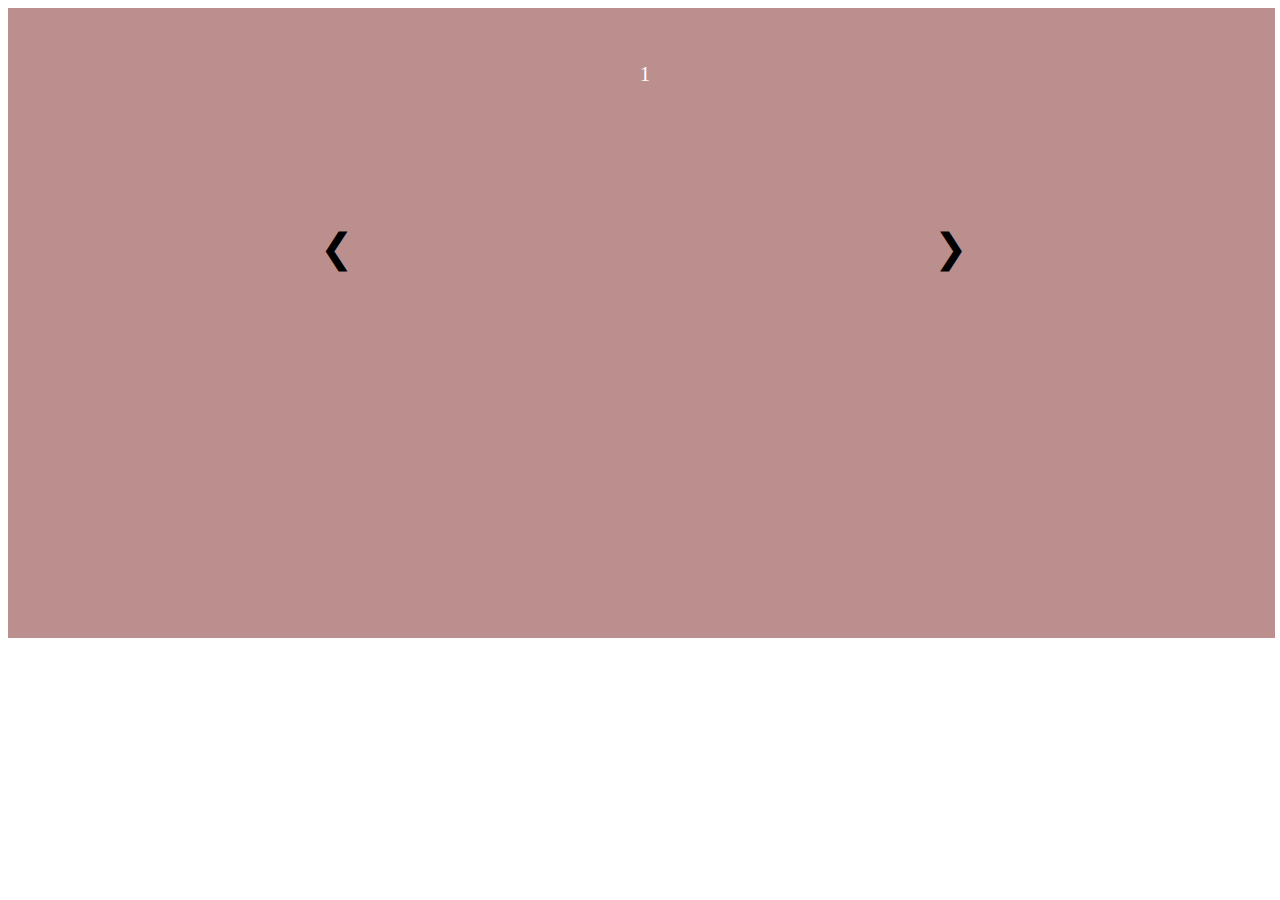
==== commit fd57bee5: "add_files" ====
--- a/index.html
+++ b/index.html
@@ -2,255 +2,29 @@
 <html lang="en">
 <head>
 	<meta charset="UTF-8">
-	<link rel="stylesheet" type="text/css" href="style.css">
-	<title>Navbar</title>
+	<title>Слайдер</title>
+	<link rel="stylesheet" href="style.css">
 </head>
 <body>
-<header class="navbar-menu">
-	<nav>
-		<ul>
-			<li><a href="#">
-				<?xml version="1.0" encoding="iso-8859-1"?>
-				<!-- Generator: Adobe Illustrator 19.1.0, SVG Export Plug-In . SVG Version: 6.00 Build 0)  -->
-				<svg version="1.1" id="Capa_1" xmlns="http://www.w3.org/2000/svg" xmlns:xlink="http://www.w3.org/1999/xlink" x="0px" y="0px"
-					 viewBox="0 0 482.9 482.9" style="enable-background:new 0 0 482.9 482.9;" xml:space="preserve">
-<g>
-	<g>
-		<path d="M239.7,260.2c0.5,0,1,0,1.6,0c0.2,0,0.4,0,0.6,0c0.3,0,0.7,0,1,0c29.3-0.5,53-10.8,70.5-30.5
-			c38.5-43.4,32.1-117.8,31.4-124.9c-2.5-53.3-27.7-78.8-48.5-90.7C280.8,5.2,262.7,0.4,242.5,0h-0.7c-0.1,0-0.3,0-0.4,0h-0.6
-			c-11.1,0-32.9,1.8-53.8,13.7c-21,11.9-46.6,37.4-49.1,91.1c-0.7,7.1-7.1,81.5,31.4,124.9C186.7,249.4,210.4,259.7,239.7,260.2z
-			 M164.6,107.3c0-0.3,0.1-0.6,0.1-0.8c3.3-71.7,54.2-79.4,76-79.4h0.4c0.2,0,0.5,0,0.8,0c27,0.6,72.9,11.6,76,79.4
-			c0,0.3,0,0.6,0.1,0.8c0.1,0.7,7.1,68.7-24.7,104.5c-12.6,14.2-29.4,21.2-51.5,21.4c-0.2,0-0.3,0-0.5,0l0,0c-0.2,0-0.3,0-0.5,0
-			c-22-0.2-38.9-7.2-51.4-21.4C157.7,176.2,164.5,107.9,164.6,107.3z"/>
-		<path d="M446.8,383.6c0-0.1,0-0.2,0-0.3c0-0.8-0.1-1.6-0.1-2.5c-0.6-19.8-1.9-66.1-45.3-80.9c-0.3-0.1-0.7-0.2-1-0.3
-			c-45.1-11.5-82.6-37.5-83-37.8c-6.1-4.3-14.5-2.8-18.8,3.3c-4.3,6.1-2.8,14.5,3.3,18.8c1.7,1.2,41.5,28.9,91.3,41.7
-			c23.3,8.3,25.9,33.2,26.6,56c0,0.9,0,1.7,0.1,2.5c0.1,9-0.5,22.9-2.1,30.9c-16.2,9.2-79.7,41-176.3,41
-			c-96.2,0-160.1-31.9-176.4-41.1c-1.6-8-2.3-21.9-2.1-30.9c0-0.8,0.1-1.6,0.1-2.5c0.7-22.8,3.3-47.7,26.6-56
-			c49.8-12.8,89.6-40.6,91.3-41.7c6.1-4.3,7.6-12.7,3.3-18.8c-4.3-6.1-12.7-7.6-18.8-3.3c-0.4,0.3-37.7,26.3-83,37.8
-			c-0.4,0.1-0.7,0.2-1,0.3c-43.4,14.9-44.7,61.2-45.3,80.9c0,0.9,0,1.7-0.1,2.5c0,0.1,0,0.2,0,0.3c-0.1,5.2-0.2,31.9,5.1,45.3
-			c1,2.6,2.8,4.8,5.2,6.3c3,2,74.9,47.8,195.2,47.8s192.2-45.9,195.2-47.8c2.3-1.5,4.2-3.7,5.2-6.3
-			C447,415.5,446.9,388.8,446.8,383.6z"/>
-	</g>
-</g>
-					<g>
-</g>
-					<g>
-</g>
-					<g>
-</g>
-					<g>
-</g>
-					<g>
-</g>
-					<g>
-</g>
-					<g>
-</g>
-					<g>
-</g>
-					<g>
-</g>
-					<g>
-</g>
-					<g>
-</g>
-					<g>
-</g>
-					<g>
-</g>
-					<g>
-</g>
-					<g>
-</g>
-				</svg><span>About</span></a></li>
-			<li><a href="#">
-				<?xml version="1.0" encoding="iso-8859-1"?>
-				<!-- Generator: Adobe Illustrator 19.0.0, SVG Export Plug-In . SVG Version: 6.00 Build 0)  -->
-				<svg version="1.1" id="Capa_1" xmlns="http://www.w3.org/2000/svg" xmlns:xlink="http://www.w3.org/1999/xlink" x="0px" y="0px"
-					 viewBox="0 0 512 512" style="enable-background:new 0 0 512 512;" xml:space="preserve">
-<g>
-	<g>
-		<g>
-			<path d="M486.4,0H25.6C11.461,0,0,11.461,0,25.6v384c0,14.138,11.461,25.6,25.6,25.6h179.2v59.733H128
-				c-4.713,0-8.533,3.82-8.533,8.533S123.287,512,128,512h256c4.713,0,8.533-3.82,8.533-8.533s-3.82-8.533-8.533-8.533H221.867
-				V435.2h68.267v25.6c0,4.713,3.82,8.533,8.533,8.533s8.533-3.82,8.533-8.533v-25.6h179.2c14.138,0,25.6-11.461,25.6-25.6v-384
-				C512,11.461,500.539,0,486.4,0z M494.933,409.6c0,4.713-3.82,8.533-8.533,8.533H25.6c-4.713,0-8.533-3.82-8.533-8.533v-42.667
-				h477.867V409.6z M494.933,349.867H17.067V25.6c0-4.713,3.82-8.533,8.533-8.533h460.8c4.713,0,8.533,3.82,8.533,8.533V349.867z"/>
-			<path d="M248.297,51.517c-73.779,4.145-130.858,66.255-128.772,140.12c2.086,73.866,62.581,132.655,136.476,132.629
-				c4.713,0,8.533-3.82,8.533-8.533s-3.82-8.533-8.533-8.533c-65.98,0-119.467-53.487-119.467-119.467S190.02,68.267,256,68.267
-				s119.467,53.487,119.467,119.467v34.671c0,14.138-11.461,25.6-25.6,25.6s-25.6-11.461-25.6-25.6v-51.738
-				c0-4.713-3.82-8.533-8.533-8.533s-8.533,3.82-8.533,8.533V204.8c-0.028,23.552-19.114,42.638-42.667,42.667h-17.067
-				c-23.552-0.028-42.638-19.114-42.667-42.667v-34.133c0.028-23.552,19.114-42.638,42.667-42.667h17.067
-				c4.713,0,8.533-3.82,8.533-8.533s-3.821-8.533-8.533-8.533h-17.067c-32.974,0.038-59.696,26.759-59.733,59.733V204.8
-				c0.038,32.974,26.759,59.696,59.733,59.733h17.067c18.553-0.014,36.042-8.667,47.309-23.407
-				c8.894,17.484,28.564,26.651,47.672,22.217s32.732-21.325,33.019-40.94V179.2c-0.025-0.982-0.222-1.952-0.58-2.867
-				C385.753,102.698,322.076,47.372,248.297,51.517z"/>
-		</g>
-	</g>
-</g>
-					<g>
-</g>
-					<g>
-</g>
-					<g>
-</g>
-					<g>
-</g>
-					<g>
-</g>
-					<g>
-</g>
-					<g>
-</g>
-					<g>
-</g>
-					<g>
-</g>
-					<g>
-</g>
-					<g>
-</g>
-					<g>
-</g>
-					<g>
-</g>
-					<g>
-</g>
-					<g>
-</g>
-</svg>
-				<span>Work</span></a></li>
-			<li><a href="#">
-				<?xml version="1.0" encoding="iso-8859-1"?>
-				<!-- Generator: Adobe Illustrator 19.0.0, SVG Export Plug-In . SVG Version: 6.00 Build 0)  -->
-				<svg version="1.1" id="Capa_1" xmlns="http://www.w3.org/2000/svg" xmlns:xlink="http://www.w3.org/1999/xlink" x="0px" y="0px"
-					 viewBox="0 0 504.161 504.161" style="enable-background:new 0 0 504.161 504.161;" xml:space="preserve">
-<g>
-	<g>
-		<g>
-			<path d="M344.131,268.867c-4.636,0-8.393,3.758-8.393,8.393v201.443c0,4.636-3.758,8.393-8.393,8.393H25.18
-				c-4.636,0-8.393-3.758-8.393-8.393V25.457c0-4.636,3.758-8.393,8.393-8.393h302.164c4.636,0,8.393,3.758,8.393,8.393v50.361
-				c0,4.636,3.758,8.393,8.393,8.393s8.393-3.758,8.393-8.393V25.457c0-13.907-11.274-25.18-25.18-25.18H25.18
-				C11.274,0.277,0,11.551,0,25.457v453.246c0,13.907,11.274,25.18,25.18,25.18h302.164c13.907,0,25.18-11.274,25.18-25.18V277.261
-				C352.525,272.625,348.767,268.867,344.131,268.867z"/>
-			<path d="M491.869,28.793c-16.339-16.338-42.81-16.396-59.22-0.13l0.017-0.008l-55.262,55.254L88.433,372.896
-				c-0.084,0.076-0.109,0.185-0.185,0.26c-0.664,0.691-1.203,1.492-1.595,2.367l-0.067,0.143l-35.546,82.944
-				c-1.112,2.593-0.846,5.571,0.707,7.927s4.185,3.773,7.007,3.774c1.137,0.002,2.263-0.229,3.307-0.68l82.936-35.546l0.143-0.067
-				c0.877-0.388,1.678-0.928,2.367-1.595c0.076-0.076,0.185-0.101,0.26-0.185l288.978-288.961l55.254-55.262
-				C508.265,71.604,508.207,45.132,491.869,28.793z M74.702,445.969l22.461-52.409l29.948,29.948L74.702,445.969z M141.849,414.435
-				l-35.613-35.613l277.11-277.101l35.605,35.605L141.849,414.435z M430.819,125.457l-35.605-35.605l13.707-13.715l35.613,35.613
-				L430.819,125.457z M480.147,76.179l-0.042-0.008L456.36,99.916l-35.571-35.647l23.745-23.703
-				c6.362-6.362,15.634-8.846,24.324-6.518c8.69,2.329,15.478,9.116,17.807,17.807C488.993,60.545,486.509,69.817,480.147,76.179z"
-			/>
-			<path d="M276.984,75.818H75.541c-4.636,0-8.393,3.758-8.393,8.393s3.758,8.393,8.393,8.393h201.443
-				c4.636,0,8.393-3.758,8.393-8.393S281.619,75.818,276.984,75.818z"/>
-			<path d="M285.377,134.572c0-4.636-3.758-8.393-8.393-8.393H75.541c-4.636,0-8.393,3.758-8.393,8.393s3.758,8.393,8.393,8.393
-				h201.443C281.619,142.966,285.377,139.208,285.377,134.572z"/>
-			<path d="M75.541,176.539c-4.636,0-8.393,3.758-8.393,8.393s3.758,8.393,8.393,8.393h151.082c4.636,0,8.393-3.758,8.393-8.393
-				s-3.758-8.393-8.393-8.393H75.541z"/>
-		</g>
-	</g>
-</g>
-					<g>
-</g>
-					<g>
-</g>
-					<g>
-</g>
-					<g>
-</g>
-					<g>
-</g>
-					<g>
-</g>
-					<g>
-</g>
-					<g>
-</g>
-					<g>
-</g>
-					<g>
-</g>
-					<g>
-</g>
-					<g>
-</g>
-					<g>
-</g>
-					<g>
-</g>
-					<g>
-</g>
-</svg>
-
-
-				<span>Blog</span></a></li>
-			<li><a href="#"><?xml version="1.0" encoding="iso-8859-1"?>
-				<!-- Generator: Adobe Illustrator 19.0.0, SVG Export Plug-In . SVG Version: 6.00 Build 0)  -->
-				<svg version="1.1" id="Capa_1" xmlns="http://www.w3.org/2000/svg" xmlns:xlink="http://www.w3.org/1999/xlink" x="0px" y="0px"
-					 viewBox="0 0 512.076 512.076" style="enable-background:new 0 0 512.076 512.076;" xml:space="preserve">
-<g transform="translate(-1 -1)">
-	<g>
-		<g>
-			<path d="M499.639,396.039l-103.646-69.12c-13.153-8.701-30.784-5.838-40.508,6.579l-30.191,38.818
-				c-3.88,5.116-10.933,6.6-16.546,3.482l-5.743-3.166c-19.038-10.377-42.726-23.296-90.453-71.04s-60.672-71.45-71.049-90.453
-				l-3.149-5.743c-3.161-5.612-1.705-12.695,3.413-16.606l38.792-30.182c12.412-9.725,15.279-27.351,6.588-40.508l-69.12-103.646
-				C109.12,1.056,91.25-2.966,77.461,5.323L34.12,31.358C20.502,39.364,10.511,52.33,6.242,67.539
-				c-15.607,56.866-3.866,155.008,140.706,299.597c115.004,114.995,200.619,145.92,259.465,145.92
-				c13.543,0.058,27.033-1.704,40.107-5.239c15.212-4.264,28.18-14.256,36.181-27.878l26.061-43.315
-				C517.063,422.832,513.043,404.951,499.639,396.039z M494.058,427.868l-26.001,43.341c-5.745,9.832-15.072,17.061-26.027,20.173
-				c-52.497,14.413-144.213,2.475-283.008-136.32S8.29,124.559,22.703,72.054c3.116-10.968,10.354-20.307,20.198-26.061
-				l43.341-26.001c5.983-3.6,13.739-1.855,17.604,3.959l37.547,56.371l31.514,47.266c3.774,5.707,2.534,13.356-2.85,17.579
-				l-38.801,30.182c-11.808,9.029-15.18,25.366-7.91,38.332l3.081,5.598c10.906,20.002,24.465,44.885,73.967,94.379
-				c49.502,49.493,74.377,63.053,94.37,73.958l5.606,3.089c12.965,7.269,29.303,3.898,38.332-7.91l30.182-38.801
-				c4.224-5.381,11.87-6.62,17.579-2.85l103.637,69.12C495.918,414.126,497.663,421.886,494.058,427.868z"/>
-			<path d="M291.161,86.39c80.081,0.089,144.977,64.986,145.067,145.067c0,4.713,3.82,8.533,8.533,8.533s8.533-3.82,8.533-8.533
-				c-0.099-89.503-72.63-162.035-162.133-162.133c-4.713,0-8.533,3.82-8.533,8.533S286.448,86.39,291.161,86.39z"/>
-			<path d="M291.161,137.59c51.816,0.061,93.806,42.051,93.867,93.867c0,4.713,3.821,8.533,8.533,8.533
-				c4.713,0,8.533-3.82,8.533-8.533c-0.071-61.238-49.696-110.863-110.933-110.933c-4.713,0-8.533,3.82-8.533,8.533
-				S286.448,137.59,291.161,137.59z"/>
-			<path d="M291.161,188.79c23.552,0.028,42.638,19.114,42.667,42.667c0,4.713,3.821,8.533,8.533,8.533s8.533-3.82,8.533-8.533
-				c-0.038-32.974-26.759-59.696-59.733-59.733c-4.713,0-8.533,3.82-8.533,8.533S286.448,188.79,291.161,188.79z"/>
-		</g>
-	</g>
-</g>
-					<g>
-</g>
-					<g>
-</g>
-					<g>
-</g>
-					<g>
-</g>
-					<g>
-</g>
-					<g>
-</g>
-					<g>
-</g>
-					<g>
-</g>
-					<g>
-</g>
-					<g>
-</g>
-					<g>
-</g>
-					<g>
-</g>
-					<g>
-</g>
-					<g>
-</g>
-					<g>
-</g>
-</svg>
-
-				<span>Contact</span></a></li>
-		</ul>
-	</nav>
-
-</header>
-<main> <img src="im.jpg"></main>
+	
+        <div class="slider">
+                <div class="item item1">
+                    <div class="slideText">1</div>
+                </div>
+            
+                <div class="item item2">
+                    <div class="slideText"> 2</div>
+                </div>
+            
+                <div class="item item3">
+                    <div class="slideText"> 3</div>
+                </div>
+            
+                <a class="prev" onclick="minusSlide()">&#10094;</a>
+                <a class="next" onclick="plusSlide()">&#10095;</a>
+            </div>
+            
+           
+	<script src="java.js"></script>
 </body>
 </html>--- a/style.css
+++ b/style.css
@@ -1,64 +1,43 @@
-* {
-	padding: 0;
+.slider .prev, .slider .next {
+    position: absolute;
+    top: 25%;
+    font-size: 40px;
+    left:25%;
 }
+.slider .next {
+    left: 73%;
+}
+.item1 {
+    background-color:rosybrown ;
 
-body {
-	margin: 0;
-	display: flex;
-	width: 100vw;
-	height: 100vh;
-	overflow: hidden;
-	background-size: cover;
+}
+.item2 {
+    background-color: rgb(84, 84, 231);
+}
+.item3 {
+    background-color: violet;
+}
+.slideText {
+    position: absolute;
+    color: #fff;
+    font-size: 20px;
+    left: 50%;
+    top: 7%;
 
 }
 
-.navbar-menu nav ul li {
-	padding: 60px 30px;
-	transition: background-color 0.2s ease;
+.slider .item { 
+    width: 99vw;
+    height: 70vh;
+    animation-name: fade;
+    animation-duration: 1.5s;
 }
 
-.navbar-menu nav ul li a {
-	text-decoration: none;
-	color: white;
-
+@keyframes fade {
+    from {
+        opacity: .5;
+    }
+    to {
+        opacity: 1;
+    }
 }
-
-.navbar-menu {
-	width: 9vw;
-	height: auto;
-	background: #c7254e;
-	transition: all 0.5s ease;
-	justify-content: center;
-
-}
- main img{
-	width:85vw;
-	height: 100vh;
-
-}
-header nav ul li svg {
-	max-width: 40px;
-	max-height: 40px;
-	fill: white;
-}
-
-.navbar-menu nav ul li a span {
-	opacity: 0;
-	position: absolute;
-	transition: transform 0.5s ease ;
-}
-
-
-.navbar-menu:hover nav ul li a span {
-	opacity: 1;
-	transform: translate(20px,0);
-
-}
-
-.navbar-menu nav ul li:hover {
-	background-color: #000000;
-}
-
-.navbar-menu:hover {
-	width: 30vw;
-}
